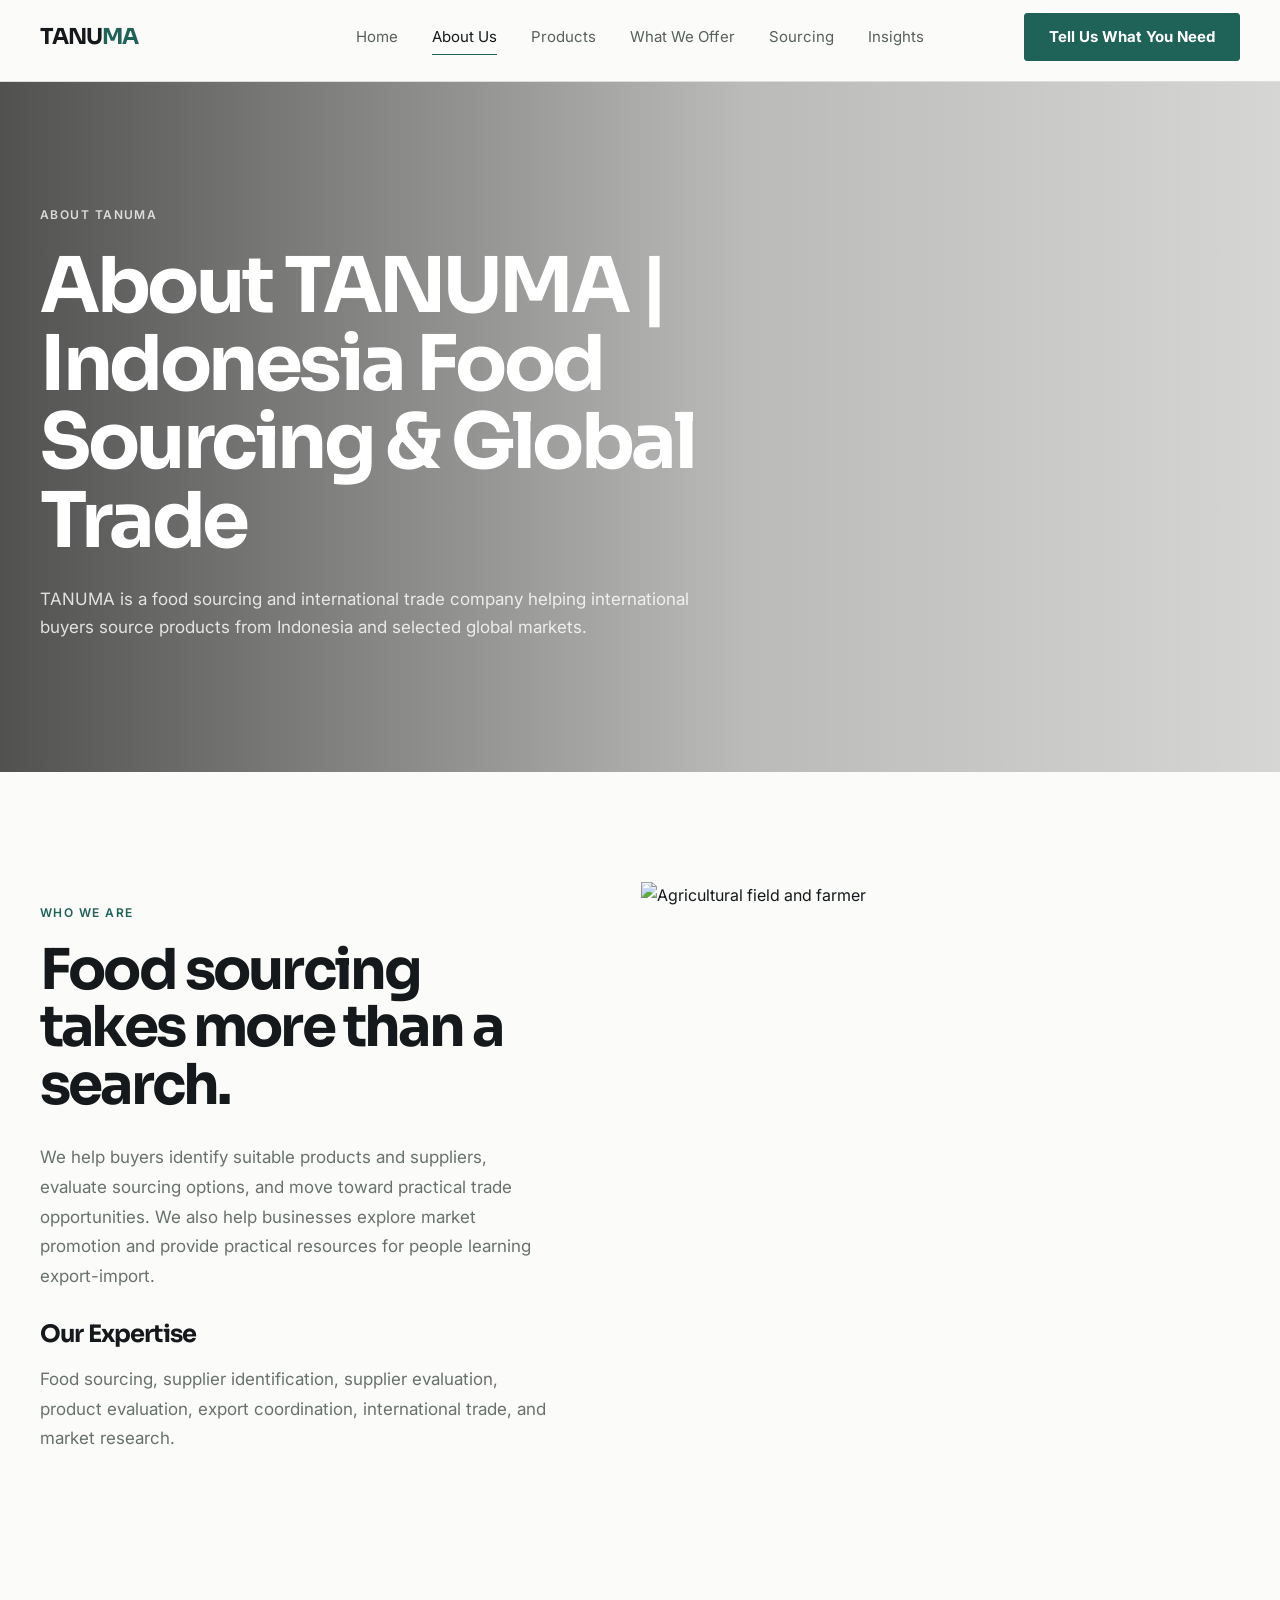
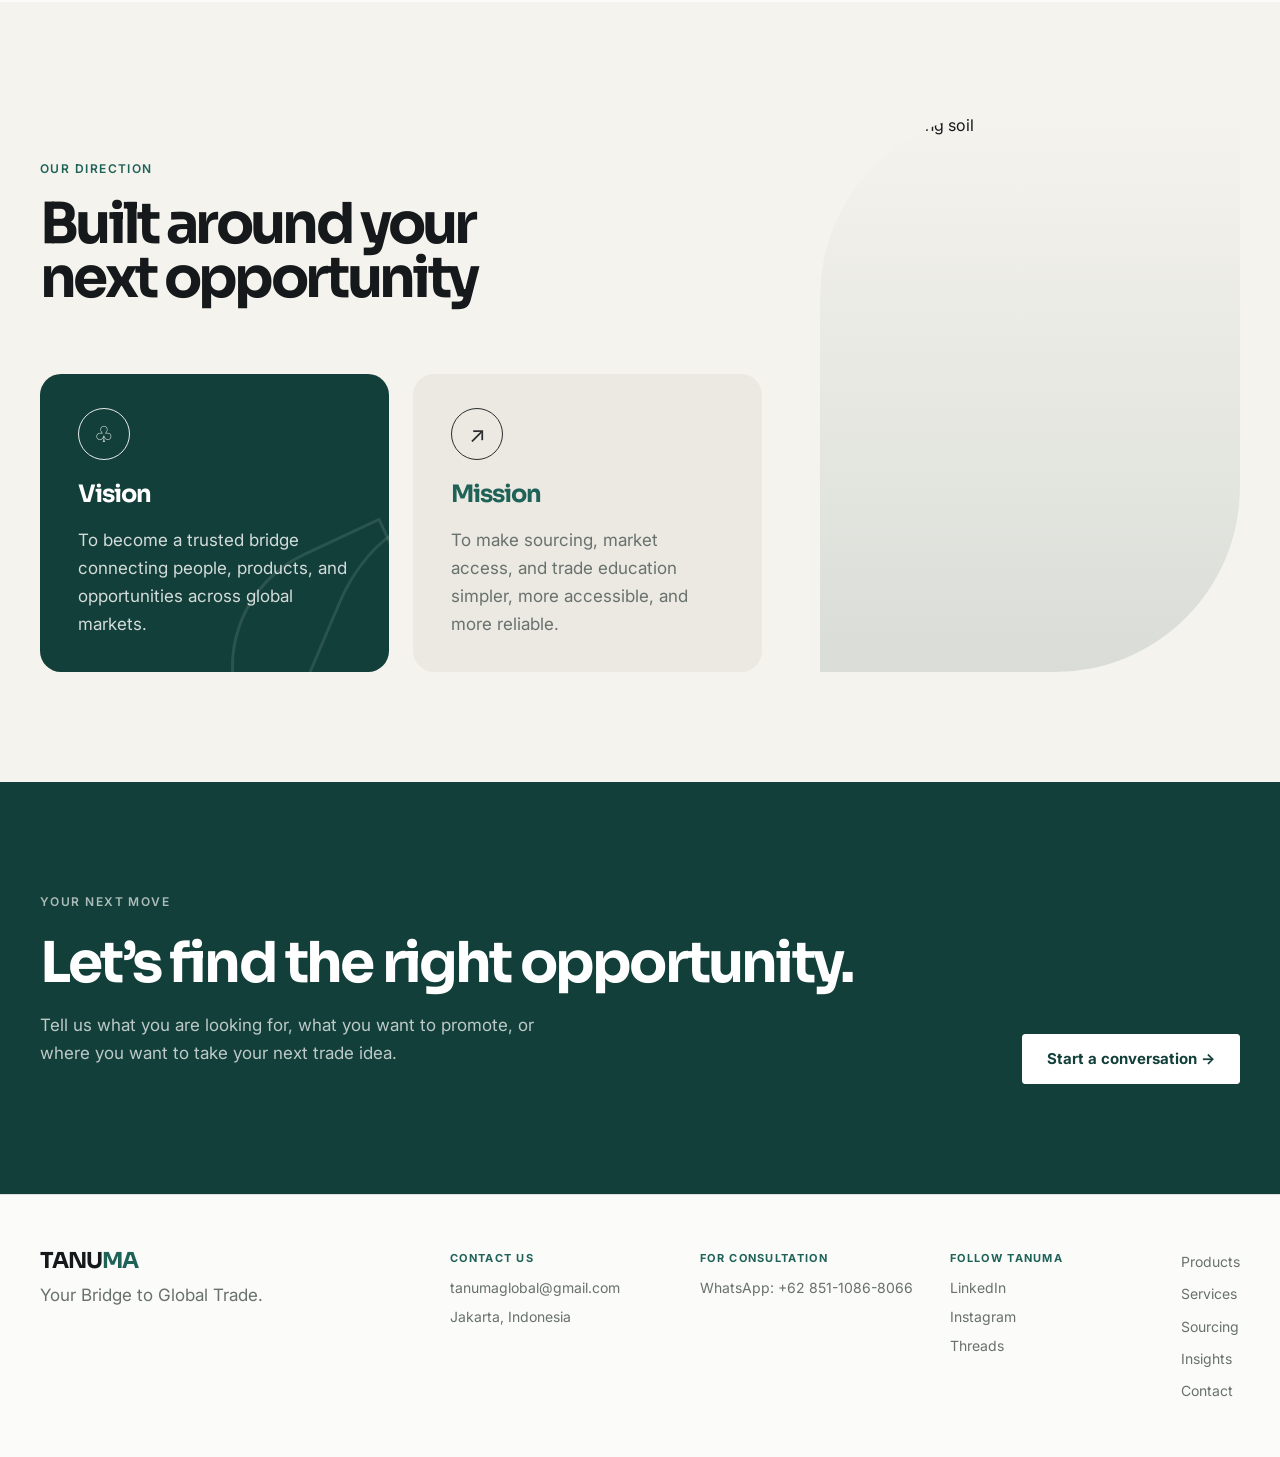
==== about.html @ 85ec8c99 "Add files via upload" ====
<!doctype html>
<html lang="en">
<head>
<meta charset="utf-8">
<meta name="viewport" content="width=device-width,initial-scale=1">
<title>About TANUMA | Indonesia Food Sourcing &amp; Global Trade</title>
<meta name="description" content="Learn about TANUMA, a food sourcing and international trade company helping international buyers source products from Indonesia and selected global markets.">
<link rel="canonical" href="https://tanumaglobal.com/about.html">
<link rel="stylesheet" href="styles.css">
<style>
/* ABOUT PAGE — clean editorial layout */
.about-hero{
  min-height:640px;
  background-position:center 58%;
}
.about-hero .hero-content{
  padding-bottom:86px;
  max-width:900px;
}
.about-hero h1{
  max-width:850px;
  font-size:clamp(52px,6vw,82px);
  line-height:1.02;
  letter-spacing:-.055em;
}

/* WHO WE ARE */
.who{
  padding:110px 0;
  background:var(--paper);
}
.who-grid{
  display:grid;
  grid-template-columns:minmax(0,.92fr) minmax(0,1.08fr);
  align-items:center;
  gap:90px;
}
.who-copy h2{
  max-width:650px;
  font-size:clamp(44px,4.7vw,70px);
  line-height:1.02;
  letter-spacing:-.05em;
  margin-bottom:30px;
}
.who-copy p{
  max-width:610px;
  font-size:17px;
  line-height:1.75;
  color:var(--muted);
}
.who-copy p + p{margin-top:16px}
.who-photo{
  height:610px;
  border-radius:0 110px 0 110px;
  overflow:hidden;
}
.who-photo img{
  width:100%;
  height:100%;
  object-fit:cover;
  object-position:center;
  display:block;
}

/* OUR DIRECTION */
.direction{
  position:relative;
  overflow:hidden;
  padding:105px 0 90px;
  background:#f5f3ed;
}
.direction .container{
  position:relative;
  z-index:2;
}
.direction-head{
  max-width:930px;
}
.direction-head h2{
  max-width:920px;
  font-size:clamp(54px,6.1vw,86px);
  line-height:.98;
  letter-spacing:-.06em;
}
.direction-layout{
  display:grid;
  grid-template-columns:minmax(0,1fr) 360px;
  gap:52px;
  align-items:end;
  margin-top:62px;
}
.direction-cards{
  display:grid;
  grid-template-columns:1fr 1fr;
  gap:24px;
}
.direction-card{
  min-height:275px;
  padding:34px 38px;
  border-radius:20px;
  background:#ebe9e1;
  position:relative;
  overflow:hidden;
}
.direction-card.vision{
  background:var(--green-dark);
  color:#fff;
}
.direction-card h3{
  margin:0 0 22px;
  font-size:30px;
  letter-spacing:-.035em;
}
.direction-card p{
  margin:0;
  max-width:450px;
  font-size:17px;
  line-height:1.65;
  color:#69716d;
}
.direction-card.vision p{color:rgba(255,255,255,.8)}
.direction-icon{
  width:50px;
  height:50px;
  border:1px solid currentColor;
  border-radius:50%;
  display:flex;
  align-items:center;
  justify-content:center;
  margin-bottom:20px;
  font-size:22px;
}
.leaf{
  position:absolute;
  width:210px;
  height:210px;
  right:-35px;
  bottom:-70px;
  border:3px solid rgba(255,255,255,.11);
  border-radius:60% 0 60% 0;
  transform:rotate(-25deg);
}
.leaf:after{
  content:"";
  position:absolute;
  width:115px;
  height:190px;
  right:-50px;
  bottom:15px;
  border:3px solid rgba(255,255,255,.10);
  border-radius:60% 0 60% 0;
  transform:rotate(48deg);
}
.direction-image{
  height:430px;
  position:relative;
  overflow:hidden;
  border-radius:180px 0 180px 0;
}
.direction-image img{
  width:100%;
  height:100%;
  object-fit:cover;
  object-position:center;
  display:block;
}
.direction-image:after{
  content:"";
  position:absolute;
  inset:0;
  background:linear-gradient(180deg,rgba(18,63,57,0),rgba(18,63,57,.12));
}
.direction-tag{
  position:absolute;
  right:34px;
  bottom:28px;
  z-index:3;
  color:#d9ddd7;
  font-size:10px;
  line-height:1.7;
  letter-spacing:.18em;
  text-transform:uppercase;
  font-weight:600;
}

/* CLOSING CTA */
.about-cta{
  padding:95px 0;
  background:var(--green-dark);
  color:#fff;
}
.about-cta .cta-inner{
  display:flex;
  justify-content:space-between;
  align-items:end;
  gap:50px;
}
.about-cta h2{
  color:#fff;
  max-width:820px;
  font-size:clamp(46px,5.3vw,72px);
  line-height:1.02;
  letter-spacing:-.05em;
}
.about-cta p{
  color:rgba(255,255,255,.72);
  max-width:520px;
  margin-top:20px;
  font-size:17px;
  line-height:1.65;
}
.about-cta .btn{
  flex:0 0 auto;
  background:#fff;
  color:var(--green-dark);
  border-color:#fff;
}

@media(max-width:950px){
  .who-grid{grid-template-columns:1fr;gap:50px}
  .who-photo{height:520px}
  .direction-layout{grid-template-columns:1fr}
  .direction-image{height:440px;max-width:520px}
  .about-cta .cta-inner{display:block}
  .about-cta .btn{margin-top:28px}
}
@media(max-width:650px){
  .about-hero{min-height:590px}
  .about-hero .hero-content{padding-bottom:65px}
  .who{padding:75px 0}
  .who-copy h2{font-size:46px}
  .who-photo{height:390px;border-radius:0 70px 0 70px}
  .direction{padding:75px 0}
  .direction-head h2{font-size:48px}
  .direction-layout{margin-top:42px}
  .direction-cards{grid-template-columns:1fr}
  .direction-card{min-height:0;padding:30px}
  .direction-image{height:360px;border-radius:130px 0 130px 0}
  .about-cta{padding:70px 0}
}
</style>

<style>
/* Final Our Direction layout */
.direction{
  position:relative;
  overflow:hidden;
  padding:105px 0 100px;
  background:#f5f3ed;
}
.direction-reference-layout{
  display:grid;
  grid-template-columns:minmax(0,1fr) 420px;
  gap:58px;
  align-items:end;
}
.direction-main{
  min-width:0;
}
.direction-head{
  max-width:900px;
}
.direction-head .kicker{
  margin-bottom:22px;
}
.direction-head h2{
  margin:0;
  max-width:900px;
  font-size:clamp(54px,6vw,84px);
  line-height:.97;
  letter-spacing:-.065em;
}
.direction-cards{
  display:grid;
  grid-template-columns:1fr 1fr;
  gap:24px;
  margin-top:68px;
}
.direction-card{
  min-height:270px;
  padding:34px 38px;
  border-radius:21px;
  background:#ebe9e1;
  position:relative;
  overflow:hidden;
}
.direction-card.vision{
  background:var(--green-dark);
  color:#fff;
}
.direction-card .direction-icon{
  width:52px;
  height:52px;
  border:1px solid currentColor;
  border-radius:50%;
  display:flex;
  align-items:center;
  justify-content:center;
  margin-bottom:22px;
  font-size:22px;
  opacity:.9;
}
.direction-card h3{
  margin:0 0 20px;
  font-size:30px;
  line-height:1;
  letter-spacing:-.04em;
}
.direction-card.mission h3{
  color:var(--green);
}
.direction-card p{
  margin:0;
  max-width:450px;
  font-size:17px;
  line-height:1.65;
  color:#68716d;
}
.direction-card.vision p{
  color:rgba(255,255,255,.82);
}
.direction-card .leaf{
  position:absolute;
  width:210px;
  height:210px;
  right:-45px;
  bottom:-90px;
  border:3px solid rgba(255,255,255,.11);
  border-radius:60% 0 60% 0;
  transform:rotate(-25deg);
}
.direction-card .leaf:after{
  content:"";
  position:absolute;
  width:115px;
  height:190px;
  right:-45px;
  bottom:18px;
  border:3px solid rgba(255,255,255,.10);
  border-radius:60% 0 60% 0;
  transform:rotate(48deg);
}
.direction-image{
  height:560px;
  width:100%;
  overflow:hidden;
  border-radius:185px 0 185px 0;
  align-self:end;
}
.direction-image img{
  display:block;
  width:100%;
  height:100%;
  object-fit:cover;
  object-position:center 52%;
}

@media(max-width:1050px){
  .direction-reference-layout{
    grid-template-columns:minmax(0,1fr) 330px;
    gap:38px;
  }
  .direction-image{height:500px}
  .direction-cards{gap:18px}
}
@media(max-width:850px){
  .direction-reference-layout{
    grid-template-columns:1fr;
    gap:45px;
  }
  .direction-image{
    height:500px;
    max-width:520px;
  }
}
@media(max-width:650px){
  .direction{padding:75px 0}
  .direction-head h2{font-size:48px}
  .direction-cards{
    grid-template-columns:1fr;
    margin-top:42px;
  }
  .direction-card{
    min-height:0;
    padding:30px;
  }
  .direction-image{
    height:420px;
    border-radius:130px 0 130px 0;
  }
}
</style>

<link rel="stylesheet" href="site-standard.css">
</head>
<body>

<header class="nav">
  <div class="nav-inner">
    <a class="logo" href="index.html">TANU<span>MA</span></a>
    <nav class="nav-links">
      <a href="index.html">Home</a>
      <a class="active" href="about.html">About Us</a>
      <a href="products.html">Products</a>
      <a href="what-we-offer.html">What We Offer</a>
      <a href="sourcing.html">Sourcing</a>
      <a href="insights.html">Insights</a>
    </nav>
    <a class="btn btn-primary" href="contact.html">Tell Us What You Need</a>
  </div>
</header>

<section class="hero about-hero" style="background-image:url('images/about-us-banner.jpg')">
  <div class="container hero-content">
    <div class="eyebrow">ABOUT TANUMA</div>
    <h1>About TANUMA | Indonesia Food Sourcing &amp; Global Trade</h1>
    <p>TANUMA is a food sourcing and international trade company helping international buyers source products from Indonesia and selected global markets.</p>
  </div>
</section>

<section class="who">
  <div class="container who-grid">
    <div class="who-copy">
      <div class="kicker">WHO WE ARE</div>
      <h2>Food sourcing takes more than a search.</h2>
      <p>We help buyers identify suitable products and suppliers, evaluate sourcing options, and move toward practical trade opportunities. We also help businesses explore market promotion and provide practical resources for people learning export-import.</p>
      <h3 style="margin-top:30px">Our Expertise</h3><p>Food sourcing, supplier identification, supplier evaluation, product evaluation, export coordination, international trade, and market research.</p>
    </div>
    <div class="who-photo">
      <img src="images/who-we-are.jpg" alt="Agricultural field and farmer">
    </div>
  </div>
</section>

<section class="direction">
  <div class="container">
    <div class="direction-reference-layout">
      <div class="direction-main">
        <div class="direction-head">
          <div class="kicker">OUR DIRECTION</div>
          <h2>Built around your<br>next opportunity</h2>
        </div>

        <div class="direction-cards">
          <article class="direction-card vision">
            <div class="direction-icon">♧</div>
            <h3>Vision</h3>
            <p>To become a trusted bridge connecting people, products, and opportunities across global markets.</p>
            <div class="leaf"></div>
          </article>

          <article class="direction-card mission">
            <div class="direction-icon">↗</div>
            <h3>Mission</h3>
            <p>To make sourcing, market access, and trade education simpler, more accessible, and more reliable.</p>
          </article>
        </div>
      </div>

      <div class="direction-image">
        <img src="images/our-direction.jpg" alt="Hands holding soil">
      </div>
    </div>
  </div>
</section>

<section class="about-cta">
  <div class="container cta-inner">
    <div>
      <div class="eyebrow" style="color:rgba(255,255,255,.65)">YOUR NEXT MOVE</div>
      <h2>Let’s find the right opportunity.</h2>
      <p>Tell us what you are looking for, what you want to promote, or where you want to take your next trade idea.</p>
    </div>
    <a class="btn" href="contact.html">Start a conversation →</a>
  </div>
</section>

<footer class="site-footer tanuma-footer">
  <div class="container tanuma-footer-grid">
    <div class="tanuma-footer-brand">
      <div class="logo">TANU<span>MA</span></div>
      <p>Your Bridge to Global Trade.</p>
    </div>
    <div class="tanuma-footer-contact">
      <div class="tanuma-footer-block">
        <strong>Contact Us</strong>
        <a href="mailto:tanumaglobal@gmail.com">tanumaglobal@gmail.com</a>
        <span>Jakarta, Indonesia</span>
      </div>
      <div class="tanuma-footer-block">
        <strong>For Consultation</strong>
        <a href="https://wa.me/6285110868066" target="_blank" rel="noopener">WhatsApp: +62 851-1086-8066</a>
      </div>
      <div class="tanuma-footer-block tanuma-footer-social">
        <strong>Follow TANUMA</strong>
        <div>
          <a href="https://www.linkedin.com/company/tanumaglobal/" target="_blank" rel="noopener">LinkedIn</a>
          <a href="https://www.instagram.com/tanumaglobal/" target="_blank" rel="noopener">Instagram</a>
          <a href="https://www.threads.net/@tanumaglobal" target="_blank" rel="noopener">Threads</a>
        </div>
      </div>
    </div>
    <div class="tanuma-footer-links">
      <a href="products.html">Products</a>
      <a href="what-we-offer.html">Services</a>
      <a href="sourcing.html">Sourcing</a>
      <a href="insights.html">Insights</a>
      <a href="contact.html">Contact</a>
    </div>
  </div>
</footer>

</body>
</html>
---- styles.css ----
@import url('https://fonts.googleapis.com/css2?family=Inter:wght@400;500;600&family=Sora:wght@500;600;700&display=swap');

:root{
  --ink:#15191b;
  --muted:#68716d;
  --paper:#fbfbf9;
  --stone:#efeee9;
  --green:#1e6258;
  --green-dark:#123f39;
  --line:rgba(21,25,27,.13);
  --white:#fff;
  --max:1200px;
}
*{box-sizing:border-box}
html{scroll-behavior:smooth}
body{margin:0;background:var(--paper);color:var(--ink);font-family:Inter,Arial,sans-serif;line-height:1.65}
h1,h2,h3,h4{font-family:Sora,Arial,sans-serif;line-height:1.08;letter-spacing:-.035em;margin:0}
h1{font-size:clamp(48px,6vw,88px)}
h2{font-size:clamp(38px,4.4vw,64px)}
h3{font-size:24px}
p{color:var(--muted);font-size:17px}
a{color:inherit;text-decoration:none}
.container{width:min(calc(100% - 80px),var(--max));margin:auto}
.nav{height:82px;background:rgba(251,251,249,.96);border-bottom:1px solid var(--line);display:flex;align-items:center;position:sticky;top:0;z-index:20;backdrop-filter:blur(10px)}
.nav-inner{width:min(calc(100% - 80px),var(--max));margin:auto;display:flex;align-items:center;justify-content:space-between;gap:30px}
.logo{font:700 22px Sora;letter-spacing:-.05em}.logo span{color:var(--green)}
.nav-links{display:flex;gap:34px;align-items:center}
.nav-links a{font-size:15px;color:#56605c;padding:29px 0;position:relative}
.nav-links a:hover,.nav-links a.active{color:var(--ink)}
.nav-links a.active:after{content:"";position:absolute;left:0;right:0;bottom:20px;height:1px;background:var(--green)}
.btn{display:inline-flex;align-items:center;justify-content:center;padding:15px 24px;border-radius:3px;font-weight:600;font-size:15px;transition:.2s}
.btn-primary{background:var(--green);color:#fff}.btn-primary:hover{background:var(--green-dark);transform:translateY(-1px)}
.btn-light{background:#fff;color:var(--ink)}.btn-outline{border:1px solid rgba(255,255,255,.55);color:#fff}
.hero{min-height:690px;position:relative;display:flex;align-items:flex-end;overflow:hidden;background-size:cover;background-position:center}
.hero:before{content:"";position:absolute;inset:0;background:linear-gradient(90deg,rgba(0,0,0,.68),rgba(0,0,0,.26) 58%,rgba(0,0,0,.15))}
.hero-content{position:relative;z-index:1;padding:110px 0 90px;color:#fff;max-width:820px}
.eyebrow{text-transform:uppercase;letter-spacing:.12em;font-size:12px;font-weight:600;margin-bottom:22px;color:rgba(255,255,255,.78)}
.hero h1{color:#fff;max-width:820px}
.hero p{color:rgba(255,255,255,.82);max-width:670px;font-size:19px;margin:25px 0 32px}
.hero-actions{display:flex;gap:12px;flex-wrap:wrap}
.section{padding:110px 0}.section-stone{background:var(--stone)}
.kicker{text-transform:uppercase;letter-spacing:.12em;font-size:12px;font-weight:600;color:var(--green);margin-bottom:18px}
.lead{max-width:650px}
.intro{display:flex;justify-content:space-between;gap:70px;align-items:flex-end;margin-bottom:48px}
.intro p{max-width:480px;margin:0}
.grid-3{display:grid;grid-template-columns:repeat(3,1fr);gap:22px}
.grid-2{display:grid;grid-template-columns:repeat(2,1fr);gap:24px}
.card{background:#fff;border:1px solid var(--line);overflow:hidden}
.card-img{height:300px;background-size:cover;background-position:center}
.card-body{padding:28px}
.card-body p{font-size:15px;margin:10px 0 20px}
.text-link{font-weight:600;color:var(--green);border-bottom:1px solid var(--green);padding-bottom:4px}
.split{display:grid;grid-template-columns:1fr 1fr;min-height:650px}
.split-img{background-size:cover;background-position:center;min-height:520px}
.split-copy{display:flex;align-items:center;padding:80px}
.split-copy ul{padding:0;margin:32px 0 0;list-style:none}
.split-copy li{padding:0 0 24px 26px;position:relative}
.split-copy li:before{content:"";width:7px;height:7px;border-radius:50%;background:var(--green);position:absolute;left:0;top:9px}
.split-copy strong{font-family:Sora;font-size:17px}
.split-copy li span{display:block;color:var(--muted);margin-top:5px}
.dark{background:var(--green-dark);color:#fff}.dark p{color:rgba(255,255,255,.7)}
.steps{display:grid;grid-template-columns:repeat(4,1fr);gap:35px;margin-top:50px}
.step{border-top:1px solid rgba(255,255,255,.28);padding-top:22px}.step-no{font-size:12px;letter-spacing:.1em;opacity:.65}.step h3{margin:18px 0 10px}
.cta{min-height:480px;background-size:cover;background-position:center;position:relative;display:flex;align-items:center}.cta:before{content:"";position:absolute;inset:0;background:rgba(0,0,0,.55)}.cta-content{position:relative;color:#fff;max-width:650px}.cta h2{color:#fff}.cta p{color:rgba(255,255,255,.8);margin:20px 0 28px}
.product-hero{min-height:560px}
.product-grid .card-img{height:340px}
.tag{display:inline-block;background:var(--stone);padding:6px 10px;font-size:11px;letter-spacing:.08em;text-transform:uppercase;color:#58625e}
.form-wrap{background:var(--stone);padding:50px}
.form-grid{display:grid;grid-template-columns:1fr 1fr;gap:22px}
.field{display:flex;flex-direction:column;gap:8px}.field.full{grid-column:1/-1}
label{font-size:14px;color:#5c6662;font-weight:500}
input,textarea,select{border:1px solid rgba(21,25,27,.14);background:#fff;padding:16px;font:inherit;outline:none}
textarea{min-height:150px;resize:vertical}
footer{padding:55px 0;border-top:1px solid var(--line)}.footer-inner{display:flex;justify-content:space-between;gap:30px}.footer-links{display:flex;gap:24px;font-size:14px;color:var(--muted)}
@media(max-width:900px){
 .container,.nav-inner{width:min(calc(100% - 36px),var(--max))}
 .nav{height:auto;padding:18px 0}.nav-inner{flex-wrap:wrap}.nav-links{order:3;width:100%;overflow:auto;gap:22px}.nav-links a{padding:5px 0;white-space:nowrap}.nav-links a.active:after{bottom:-4px}
 .nav .btn{display:none}.hero{min-height:650px}.hero-content{padding:80px 0 65px}
 .grid-3,.steps{grid-template-columns:1fr 1fr}.split{grid-template-columns:1fr}.split-img{min-height:420px}.split-copy{padding:60px 30px}.intro{display:block}.intro p{margin-top:20px}
}
@media(max-width:620px){
 h1{font-size:48px}.section{padding:75px 0}.grid-3,.grid-2,.steps,.form-grid{grid-template-columns:1fr}.field.full{grid-column:auto}.form-wrap{padding:25px}.card-img,.product-grid .card-img{height:250px}.footer-inner{display:block}.footer-links{margin-top:25px;flex-wrap:wrap}
}

/* TANUMA GLOBAL HERO TEXT CLEANUP
   Prevents CSS shadow/ghosting on every page's banner typography. */
.hero h1,.hero h2,.hero h3,.hero p,.hero .eyebrow,
.about-hero h1,.about-hero p,.products-hero h1,.products-hero p,
.offer-hero h1,.offer-hero p,
.sourcing-hero h1,.sourcing-hero p,.sourcing-hero .eyebrow,
.ins-hero h1,.ins-hero p,.ins-hero .eyebrow,
.contact-hero h1,.contact-hero p,.contact-hero .eyebrow,
.cta h2,.cta p{ text-shadow:none !important; }

/* Product detail pages */
.two-col{display:grid;grid-template-columns:1fr 1fr;gap:56px;align-items:center}.image-panel{overflow:hidden;background:#eee}.image-panel img{display:block;width:100%;height:460px;object-fit:cover}.btn{display:inline-block;margin-top:20px;padding:14px 22px;border:1px solid #176d64;color:#176d64;text-decoration:none;font-weight:700}.footer-grid{display:flex;justify-content:space-between;gap:40px}.footer-grid a{display:block;margin:6px 0}.site-footer{padding:50px 0;border-top:1px solid #ddd}@media(max-width:800px){.two-col{grid-template-columns:1fr;gap:30px}.image-panel img{height:320px}.footer-grid{flex-direction:column}}

/* FINAL GLOBAL NAV ALIGNMENT + BUTTON CONTRAST */
.nav-inner{transform:translateY(-4px)}
.nav .btn{margin-top:0;min-height:48px;height:48px;padding:0 24px;display:inline-flex;align-items:center;justify-content:center;line-height:1.2}
.nav .btn-primary,.btn.btn-primary{background:var(--green)!important;color:#fff!important;border-color:var(--green)!important}
.nav .btn-primary:hover,.btn.btn-primary:hover{background:var(--green-dark)!important;color:#fff!important}
.btn{display:inline-flex;align-items:center;justify-content:center;line-height:1.2}
.btn-primary{color:#fff!important}
@media(max-width:900px){.nav-inner{transform:none}}
---- site-standard.css ----
/* TANUMA SITE-WIDE SIZE & NAV STANDARD
   Homepage is the visual baseline: exact shared nav, 690px hero,
   1200px content width, 110px section rhythm, Sora/Inter scale. */

/* ---------- GLOBAL NAV — IDENTICAL ON EVERY PAGE ---------- */
.nav{height:82px !important;min-height:82px !important;padding:0 !important;background:rgba(251,251,249,.98) !important;border-bottom:1px solid var(--line) !important}
.nav-inner{width:min(calc(100% - 80px),1624px) !important;max-width:1624px !important;height:82px !important;margin:0 auto !important;display:grid !important;grid-template-columns:1fr auto 1fr !important;align-items:center !important;gap:40px !important}
.logo{font-size:22px !important;justify-self:start !important;white-space:nowrap !important;line-height:1 !important}
.nav-links{display:flex !important;align-items:center !important;justify-content:center !important;gap:34px !important;white-space:nowrap !important}
.nav-links a{font-size:15px !important;padding:0 !important;line-height:1.2 !important;position:relative !important}
.nav-links a.active:after{bottom:-16px !important;height:1px !important}
.nav-inner>.btn{justify-self:end !important;width:auto !important;min-width:0 !important;height:48px !important;padding:0 24px !important;font-size:15px !important;line-height:1.2 !important;white-space:nowrap !important;border-radius:3px !important}

/* ---------- BASE CONTAINERS / TYPE ---------- */
.container{width:min(calc(100% - 80px),1200px) !important;max-width:1200px !important}
h1{font-size:clamp(48px,6vw,88px) !important}
h2{font-size:clamp(38px,4.4vw,64px) !important}
h3{font-size:24px !important}
p{font-size:17px !important}
.kicker{font-size:12px !important;margin-bottom:18px !important}
.btn{font-size:15px !important;padding:15px 24px !important}
.btn-primary,.btn-primary:hover,
.beyond-copy .btn[style],.form-box .btn[style],
.btn.btn-primary{background:var(--green) !important;color:#fff !important;border-color:var(--green) !important}
.btn-primary:hover,.btn.btn-primary:hover{background:var(--green-dark) !important;color:#fff !important}

/* ---------- HEROES: HOMEPAGE BASELINE ---------- */
body:not(:first-child){}
.about-hero,.products-hero,.offer-hero,.product-hero,.sourcing-hero,.ins-hero,.contact-hero,.library-hero,.article-hero{
  min-height:690px !important;height:690px !important
}
.about-hero h1,.products-hero h1,.offer-hero h1,.product-hero h1,.sourcing-hero h1,.ins-hero h1,.contact-hero h1,.library-hero h1,.article-hero h1{
  font-size:clamp(48px,6vw,88px) !important;line-height:1.02 !important;letter-spacing:-.045em !important
}
.about-hero .container,.products-hero .container,.offer-hero .container,.product-hero .container,.sourcing-hero .container,.ins-hero .container,.contact-hero .container,.library-hero .container,.article-hero .container{
  width:min(calc(100% - 80px),1200px) !important;max-width:1200px !important
}

/* ---------- SECTION RHYTHM ---------- */
.section,.who,.direction,.about-cta,.product-category,.ingredients,.products-cta,
.offer-two,.offer-learn,.sourcing-process,.contact-main,.promise,.ins-section,
.digital-strip,.article-main,body.library-page>main>section:not(.library-hero),body.library-page>section:not(.library-hero){
  padding-top:110px !important;padding-bottom:110px !important
}

/* ---------- HOMEPAGE-SCALE SPLITS / FEATURE AREAS ---------- */
.split,.direction,.sourcing-beyond,.offer-two{min-height:650px !important}
.split-img,.beyond-image{min-height:650px !important}
.split-copy,.beyond-copy{padding:80px !important}

/* ---------- SOURCING ---------- */
.sourcing-hero{align-items:flex-end !important}
.sourcing-hero .container{padding-bottom:90px !important}
.sourcing-hero .eyebrow{font-size:12px !important;margin-bottom:22px !important}
.sourcing-hero p{font-size:19px !important;line-height:1.65 !important;max-width:670px !important;margin:25px 0 32px !important}
.sourcing-hero .btn{font-size:15px !important;padding:15px 24px !important}
.process-intro{max-width:820px !important;margin-bottom:50px !important}
.process-intro .kicker{font-size:12px !important;margin-bottom:18px !important}
.process-intro h2{font-size:clamp(38px,4.4vw,64px) !important}
.process-grid{gap:35px !important}
.process-step{min-height:190px !important}
.process-step h3{font-size:24px !important;margin:18px 0 10px !important}
.process-step p{font-size:17px !important;line-height:1.65 !important;max-width:260px !important}
.beyond-copy h2{font-size:clamp(38px,4.4vw,64px) !important}
.beyond-copy p{font-size:17px !important;line-height:1.65 !important}
.beyond-copy .btn{font-size:15px !important;padding:15px 24px !important;background:var(--green) !important;color:#fff !important;border-color:var(--green) !important}

/* ---------- INSIGHTS ---------- */
.ins-wrap{width:min(calc(100% - 80px),1200px) !important;max-width:1200px !important}
.ins-hero{height:690px !important;min-height:690px !important}
.ins-hero .ins-wrap{padding-top:0 !important}
.ins-hero .eyebrow{font-size:12px !important;margin-bottom:22px !important}
.ins-hero h1{font-size:clamp(48px,6vw,88px) !important;max-width:820px !important;margin:0 0 25px !important}
.ins-hero p{font-size:19px !important;line-height:1.65 !important;max-width:670px !important}
.ins-head{margin-bottom:48px !important;gap:40px !important}
.ins-kicker{font-size:12px !important;margin-bottom:18px !important}
.ins-head h2{font-size:clamp(38px,4.4vw,64px) !important;line-height:1.08 !important}
.ins-view,.ins-read{font-size:15px !important}
.ins-grid3{gap:22px !important}
.ins-card .ins-pic,.market .ins-pic,.news-featured .ins-card .ins-pic{height:300px !important}
.ins-body{padding:28px !important}
.ins-tag{font-size:11px !important;padding:6px 10px !important}
.ins-body h3,.news-featured .ins-body h3{font-size:24px !important;line-height:1.08 !important;margin:18px 0 10px !important}
.ins-body p{font-size:15px !important;line-height:1.55 !important;margin:10px 0 20px !important}
.news-featured .ins-grid3{gap:22px !important}
.news-grid{gap:35px !important}
.news-item h4{font-size:24px !important;line-height:1.08 !important}
.news-item p{font-size:15px !important}
.news-thumb{height:180px !important}
.digital-strip{padding-top:80px !important;padding-bottom:80px !important}
.digital-copy h2{font-size:clamp(38px,4.4vw,64px) !important}
.digital-copy p{font-size:15px !important}
.digital-card{width:560px !important}
.digital-card .ins-pic{height:180px !important}
.digital-card h3{font-size:24px !important}
.digital-card p{font-size:15px !important}
.digital-card .btn{font-size:15px !important;padding:15px 24px !important}

/* ---------- CONTACT ---------- */
.contact-inner,.contact-grid{width:min(calc(100% - 80px),1200px) !important;max-width:1200px !important}
.contact-hero{height:690px !important;min-height:690px !important}
.contact-inner{padding-top:0 !important}
.contact-inner .eyebrow{font-size:12px !important;margin-bottom:22px !important}
.contact-inner h1{font-size:clamp(48px,6vw,88px) !important;line-height:1.02 !important;max-width:820px !important;margin:0 0 25px !important}
.contact-inner p{font-size:19px !important;line-height:1.65 !important;max-width:670px !important}
.contact-grid{grid-template-columns:2fr 1fr !important;gap:40px !important}
.form-box{padding:50px !important}
.form-box h2{font-size:clamp(38px,4.4vw,64px) !important}
.form-box>p,.field input,.field textarea{font-size:15px !important}
.field label{font-size:14px !important}
.field input,.field textarea{padding:16px !important}
.form-box .btn{font-size:15px !important;padding:15px 24px !important;background:var(--green) !important;color:#fff !important}
.reach strong{font-size:17px !important}.reach span{font-size:15px !important}
.meet img{height:300px !important}.meet h3{font-size:24px !important}.meet p{font-size:15px !important}
.promise-grid{width:min(calc(100% - 80px),1200px) !important;max-width:1200px !important;min-height:180px !important}
.promise-intro{min-height:180px !important;background-size:360px auto !important;padding-left:375px !important}
.promise-intro strong{font-size:24px !important}
.promise-item{min-height:120px !important;padding:20px 30px !important}.promise-item strong{font-size:15px !important}.promise-item span{font-size:14px !important}

/* ---------- FOOTER ---------- */
footer{padding:55px 0 !important}
.footer-inner{width:min(calc(100% - 80px),1200px) !important;max-width:1200px !important;margin:auto !important}
.footer-inner p,.footer-links{font-size:14px !important}

/* Green buttons anywhere in the site always use white text */
[class*="btn"][style*="background"], [class*="button"][style*="background"]{color:#fff !important}

@media(max-width:900px){
 .nav{height:auto !important;min-height:0 !important;padding:18px 0 !important}
 .nav-inner{width:min(calc(100% - 36px),1624px) !important;height:auto !important;display:flex !important;flex-wrap:wrap !important;gap:18px !important}
 .logo{font-size:22px !important}.nav-links{order:3;width:100%;justify-content:flex-start !important;gap:22px !important;overflow:auto}.nav-links a{font-size:15px !important;padding:5px 0 !important}.nav-links a.active:after{bottom:-4px !important}.nav-inner>.btn{display:none !important}
 .container,.sourcing-hero .container,.sourcing-process .container,.contact-inner,.contact-grid,.promise-grid{width:min(calc(100% - 36px),1200px) !important}
 .about-hero,.products-hero,.offer-hero,.product-hero,.sourcing-hero,.ins-hero,.contact-hero,.library-hero,.article-hero{height:650px !important;min-height:650px !important}
 .section,.who,.direction,.about-cta,.product-category,.ingredients,.products-cta,.offer-two,.offer-learn,.sourcing-process,.contact-main,.promise,.ins-section,.article-main{padding-top:80px !important;padding-bottom:80px !important}
 .split,.direction,.sourcing-beyond,.offer-two{min-height:0 !important}.split-img,.beyond-image{min-height:450px !important}.split-copy,.beyond-copy{padding:60px 30px !important}
 .ins-card .ins-pic,.market .ins-pic,.news-featured .ins-card .ins-pic{height:260px !important}.news-thumb{height:180px !important}.news-grid{grid-template-columns:1fr !important}
 .contact-grid{grid-template-columns:1fr !important}.promise-grid{grid-template-columns:1fr !important}.promise-intro{padding-left:0 !important;padding-top:90px !important;min-height:170px !important}.promise-item{border-left:0 !important;border-top:1px solid var(--line);margin-top:15px}
 .digital-row{display:block !important}.digital-card{width:100% !important;margin-top:25px}
}
@media(max-width:600px){
 .nav-links{display:none !important}
 .about-hero,.products-hero,.offer-hero,.product-hero,.sourcing-hero,.ins-hero,.contact-hero,.library-hero,.article-hero{height:600px !important;min-height:600px !important}
 h1,.about-hero h1,.products-hero h1,.offer-hero h1,.product-hero h1,.sourcing-hero h1,.ins-hero h1,.contact-inner h1,.library-hero h1,.article-hero h1{font-size:48px !important}
 .section,.who,.direction,.about-cta,.product-category,.ingredients,.products-cta,.offer-two,.offer-learn,.sourcing-process,.contact-main,.promise,.ins-section,.article-main{padding-top:70px !important;padding-bottom:70px !important}
 .form-box{padding:30px 22px !important}.form-grid{grid-template-columns:1fr !important}.field.full{grid-column:auto !important}.promise-intro{background-size:210px !important;padding-top:95px !important}.promise-intro strong{font-size:19px !important}
}

/* ---------- FINAL BUTTON LEGIBILITY ---------- */
.btn-primary,.btn-primary:visited,.btn-primary:hover,.btn-primary:focus,.btn-primary:active{color:#fff !important}
button.btn-primary{color:#fff !important}
.library-filter.active,.library-filter:hover{color:#fff !important}

/* FINAL HOMEPAGE NAV BASELINE — identical on every desktop page */
.nav{height:82px !important;min-height:82px !important;padding:0 !important;}
.nav-inner{width:min(calc(100% - 80px),1200px) !important;max-width:1200px !important;height:82px !important;display:grid !important;grid-template-columns:1fr auto 1fr !important;align-items:center !important;gap:30px !important;}
.logo{font-size:22px !important;line-height:1 !important;}
.nav-links{gap:34px !important;align-items:center !important;}
.nav-links a{font-size:15px !important;padding:29px 0 !important;line-height:1.2 !important;}
.nav-links a.active:after{bottom:20px !important;}
.nav-inner>.btn{width:auto !important;min-width:0 !important;height:48px !important;padding:0 24px !important;font-size:15px !important;line-height:1.2 !important;justify-self:end !important;display:inline-flex !important;align-items:center !important;justify-content:center !important;}
.nav-inner>.btn.btn-primary{background:var(--green) !important;color:#fff !important;border-color:var(--green) !important;}

/* FINAL NAV VERTICAL CENTERING — move shared nav content slightly down */
@media(min-width:901px){
  .nav-inner > .logo,
  .nav-inner > .nav-links,
  .nav-inner > .btn{transform:translateY(3px) !important;}
}

/* DIGITAL PRODUCTS FINAL — prevent inherited Insights card width from causing horizontal scrolling */
.digital-page{width:100%;max-width:100%;overflow-x:hidden!important}
.digital-page .digital-grid{width:100%;max-width:100%;grid-template-columns:repeat(3,minmax(0,1fr))!important}
.digital-page .digital-card{width:auto!important;max-width:100%!important;min-width:0!important;box-sizing:border-box!important}
.digital-page .digital-card h2,.digital-page .digital-card p{overflow-wrap:anywhere}

/* NAV FINAL — centered vertically, compact enough for 100% desktop view */
@media(min-width:901px){
  .nav-inner > .logo,
  .nav-inner > .nav-links,
  .nav-inner > .btn{transform:none!important}
}
@media(min-width:901px) and (max-width:1250px){
  .nav-inner{width:calc(100% - 40px)!important;gap:20px!important}
  .nav-links{gap:20px!important}
  .nav-links a{font-size:14px!important}
  .nav-inner>.btn{padding:0 18px!important;font-size:14px!important}
}
@media(max-width:1000px){
  .digital-page .digital-grid{grid-template-columns:repeat(2,minmax(0,1fr))!important}
}
@media(max-width:620px){
  .digital-page .digital-grid{grid-template-columns:1fr!important}
}

/* TANUMA unified contact footer */
.tanuma-footer{padding:55px 0 !important;border-top:1px solid var(--line)}
.tanuma-footer-grid{display:grid;grid-template-columns:1.05fr 2fr auto;gap:55px;align-items:start}
.tanuma-footer-brand .logo{font-size:22px}
.tanuma-footer-brand p{margin:9px 0 0;font-size:14px;color:var(--muted)}
.tanuma-footer-contact{display:grid;grid-template-columns:1.25fr 1.25fr 1fr;gap:30px}
.tanuma-footer-block{display:flex;flex-direction:column;gap:8px;font-size:14px;line-height:1.5}
.tanuma-footer-block strong{font-size:11px;text-transform:uppercase;letter-spacing:.12em;color:var(--green);margin-bottom:2px}
.tanuma-footer-block a,.tanuma-footer-block span{color:var(--muted);text-decoration:none}
.tanuma-footer-block a:hover{color:var(--green)}
.tanuma-footer-social div{display:flex;flex-direction:column;gap:8px}
.tanuma-footer-links{display:flex;flex-direction:column;gap:9px;font-size:14px}
.tanuma-footer-links a{color:var(--muted);text-decoration:none}
.tanuma-footer-links a:hover{color:var(--green)}
@media(max-width:900px){.tanuma-footer-grid{grid-template-columns:1fr 1fr;gap:35px}.tanuma-footer-contact{grid-column:1/-1;grid-template-columns:1fr 1fr 1fr}.tanuma-footer-links{grid-column:1/-1;flex-direction:row;flex-wrap:wrap;gap:18px}}
@media(max-width:600px){.tanuma-footer-grid{grid-template-columns:1fr}.tanuma-footer-contact{grid-column:auto;grid-template-columns:1fr}.tanuma-footer-links{grid-column:auto;flex-direction:row;flex-wrap:wrap}}
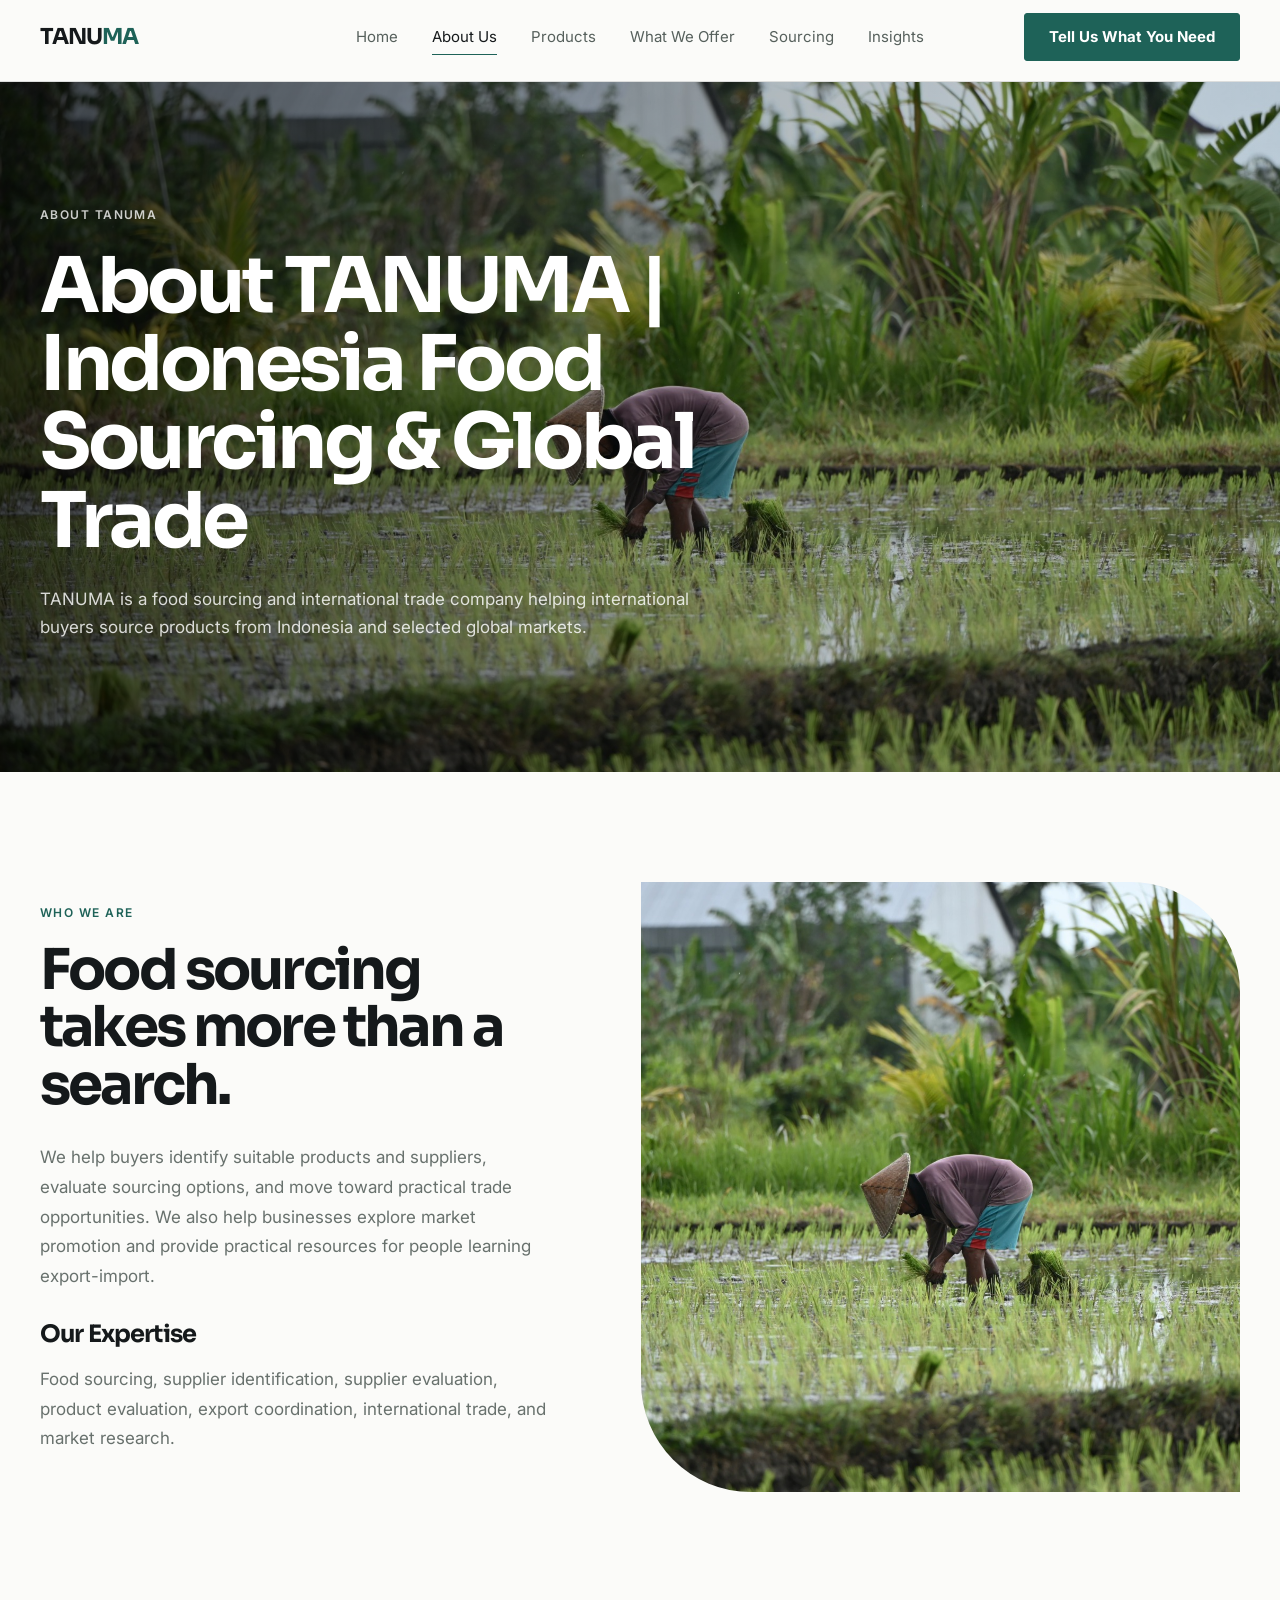
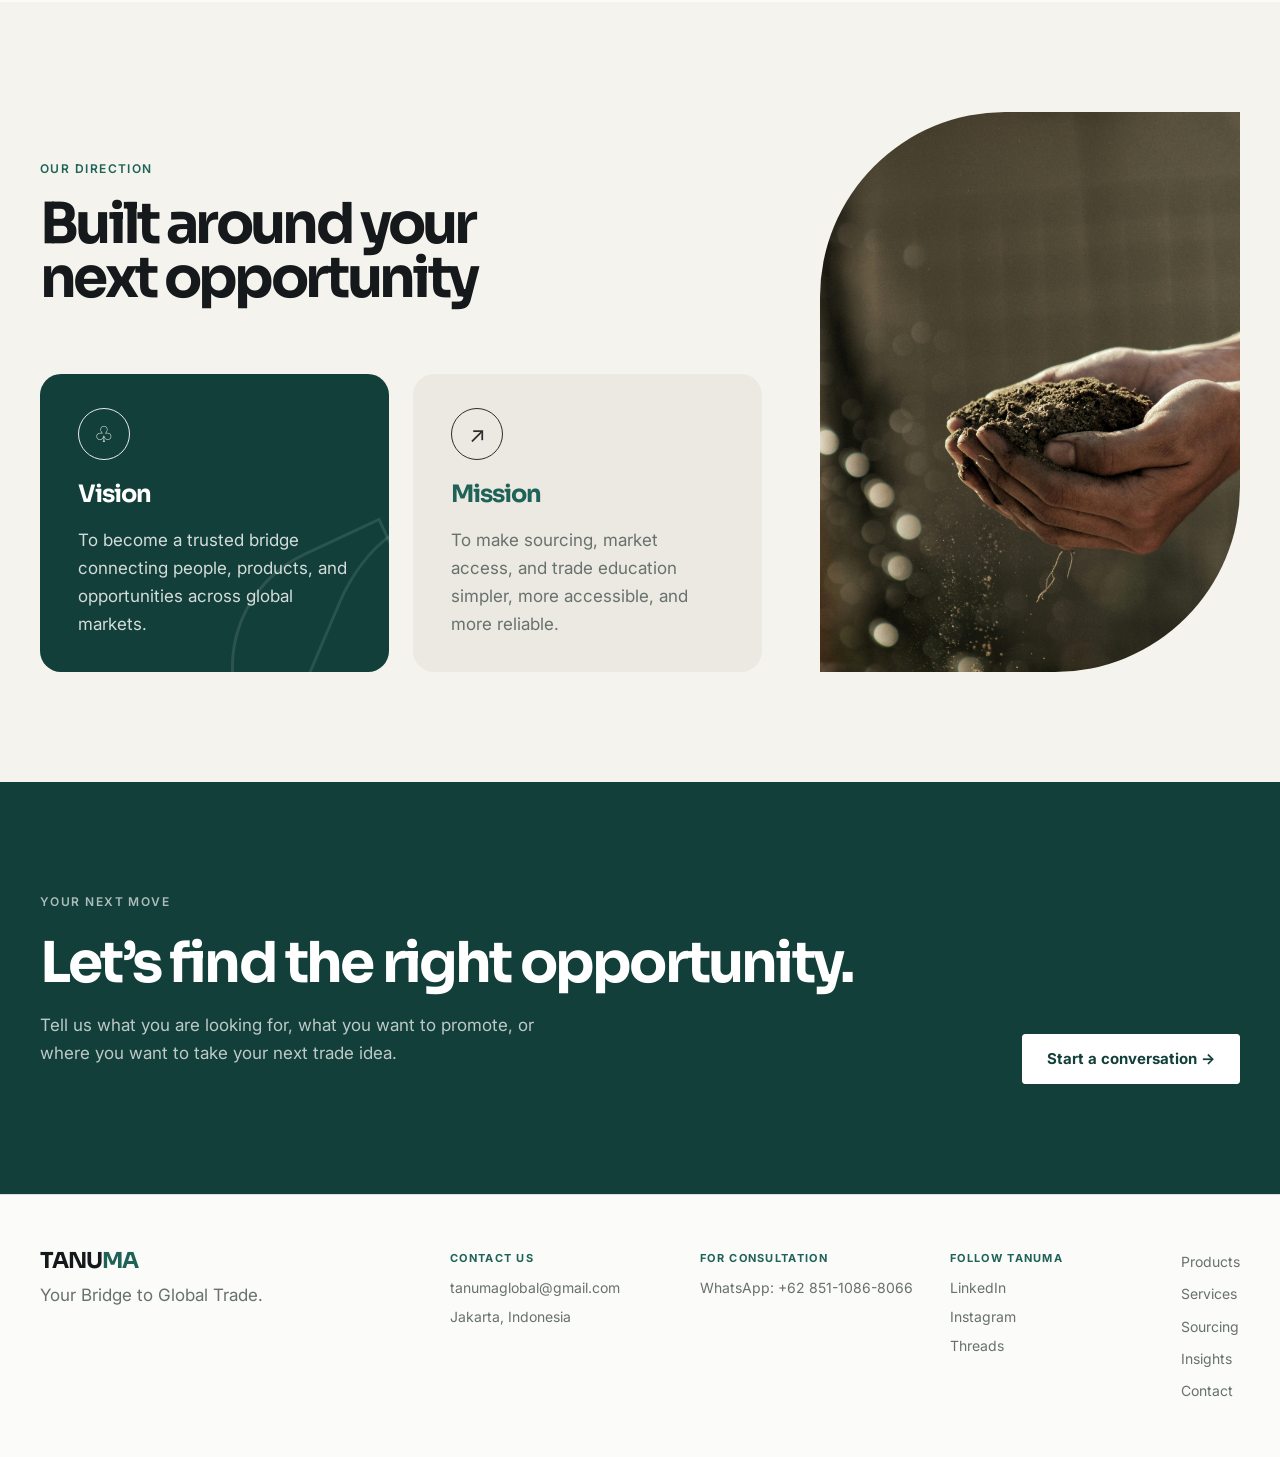
==== commit d1cbdc85: "Update about.html" ====
--- a/about.html
+++ b/about.html
@@ -3,512 +3,774 @@
 <head>
 <meta charset="utf-8">
 <meta name="viewport" content="width=device-width,initial-scale=1">
+
 <title>About TANUMA | Indonesia Food Sourcing &amp; Global Trade</title>
+
 <meta name="description" content="Learn about TANUMA, a food sourcing and international trade company helping international buyers source products from Indonesia and selected global markets.">
+
+<meta name="robots" content="index, follow">
+
 <link rel="canonical" href="https://tanumaglobal.com/about.html">
+
+<!-- Open Graph -->
+<meta property="og:type" content="website">
+<meta property="og:url" content="https://tanumaglobal.com/about.html">
+<meta property="og:title" content="About TANUMA | Indonesian Food Sourcing & Global Trade">
+<meta property="og:description" content="Learn about TANUMA, a food sourcing and international trade company connecting international buyers with Indonesian suppliers and global sourcing opportunities.">
+<meta property="og:site_name" content="TANUMA">
+
+<!-- Twitter Card -->
+<meta name="twitter:card" content="summary_large_image">
+<meta name="twitter:title" content="About TANUMA | Indonesian Food Sourcing & Global Trade">
+<meta name="twitter:description" content="Learn about TANUMA and our approach to food sourcing, market access, and international trade.">
+
+<!-- Organization Schema -->
+<script type="application/ld+json">
+{
+  "@context": "https://schema.org",
+  "@type": "Organization",
+  "name": "TANUMA",
+  "url": "https://tanumaglobal.com/",
+  "description": "TANUMA connects international buyers with Indonesian food suppliers and sourcing opportunities.",
+  "email": "tanumaglobal@gmail.com",
+  "address": {
+    "@type": "PostalAddress",
+    "addressLocality": "Jakarta",
+    "addressCountry": "ID"
+  },
+  "sameAs": [
+    "https://www.linkedin.com/company/tanumaglobal/",
+    "https://www.instagram.com/tanumaglobal/",
+    "https://www.threads.net/@tanumaglobal"
+  ]
+}
+</script>
+
 <link rel="stylesheet" href="styles.css">
+
 <style>
-/* ABOUT PAGE — clean editorial layout */
-.about-hero{
-  min-height:640px;
-  background-position:center 58%;
-}
-.about-hero .hero-content{
-  padding-bottom:86px;
-  max-width:900px;
-}
-.about-hero h1{
-  max-width:850px;
-  font-size:clamp(52px,6vw,82px);
-  line-height:1.02;
-  letter-spacing:-.055em;
+
+/* ABOUT PAGE */
+
+.about-hero {
+  min-height: 640px;
+  background-position: center 58%;
+}
+
+.about-hero .hero-content {
+  padding-bottom: 86px;
+  max-width: 900px;
+}
+
+.about-hero h1 {
+  max-width: 850px;
+  font-size: clamp(52px, 6vw, 82px);
+  line-height: 1.02;
+  letter-spacing: -0.055em;
 }
 
 /* WHO WE ARE */
-.who{
-  padding:110px 0;
-  background:var(--paper);
-}
-.who-grid{
-  display:grid;
-  grid-template-columns:minmax(0,.92fr) minmax(0,1.08fr);
-  align-items:center;
-  gap:90px;
-}
-.who-copy h2{
-  max-width:650px;
-  font-size:clamp(44px,4.7vw,70px);
-  line-height:1.02;
-  letter-spacing:-.05em;
-  margin-bottom:30px;
-}
-.who-copy p{
-  max-width:610px;
-  font-size:17px;
-  line-height:1.75;
-  color:var(--muted);
-}
-.who-copy p + p{margin-top:16px}
-.who-photo{
-  height:610px;
-  border-radius:0 110px 0 110px;
-  overflow:hidden;
-}
-.who-photo img{
-  width:100%;
-  height:100%;
-  object-fit:cover;
-  object-position:center;
-  display:block;
+
+.who {
+  padding: 110px 0;
+  background: var(--paper);
+}
+
+.who-grid {
+  display: grid;
+  grid-template-columns: minmax(0, .92fr) minmax(0, 1.08fr);
+  align-items: center;
+  gap: 90px;
+}
+
+.who-copy h2 {
+  max-width: 650px;
+  font-size: clamp(44px, 4.7vw, 70px);
+  line-height: 1.02;
+  letter-spacing: -0.05em;
+  margin-bottom: 30px;
+}
+
+.who-copy p {
+  max-width: 610px;
+  font-size: 17px;
+  line-height: 1.75;
+  color: var(--muted);
+}
+
+.who-copy p + p {
+  margin-top: 16px;
+}
+
+.who-photo {
+  height: 610px;
+  border-radius: 0 110px 0 110px;
+  overflow: hidden;
+}
+
+.who-photo img {
+  width: 100%;
+  height: 100%;
+  object-fit: cover;
+  object-position: center;
+  display: block;
 }
 
 /* OUR DIRECTION */
-.direction{
-  position:relative;
-  overflow:hidden;
-  padding:105px 0 90px;
-  background:#f5f3ed;
-}
-.direction .container{
-  position:relative;
-  z-index:2;
-}
-.direction-head{
-  max-width:930px;
-}
-.direction-head h2{
-  max-width:920px;
-  font-size:clamp(54px,6.1vw,86px);
-  line-height:.98;
-  letter-spacing:-.06em;
-}
-.direction-layout{
-  display:grid;
-  grid-template-columns:minmax(0,1fr) 360px;
-  gap:52px;
-  align-items:end;
-  margin-top:62px;
-}
-.direction-cards{
-  display:grid;
-  grid-template-columns:1fr 1fr;
-  gap:24px;
-}
-.direction-card{
-  min-height:275px;
-  padding:34px 38px;
-  border-radius:20px;
-  background:#ebe9e1;
-  position:relative;
-  overflow:hidden;
-}
-.direction-card.vision{
-  background:var(--green-dark);
-  color:#fff;
-}
-.direction-card h3{
-  margin:0 0 22px;
-  font-size:30px;
-  letter-spacing:-.035em;
-}
-.direction-card p{
-  margin:0;
-  max-width:450px;
-  font-size:17px;
-  line-height:1.65;
-  color:#69716d;
-}
-.direction-card.vision p{color:rgba(255,255,255,.8)}
-.direction-icon{
-  width:50px;
-  height:50px;
-  border:1px solid currentColor;
-  border-radius:50%;
-  display:flex;
-  align-items:center;
-  justify-content:center;
-  margin-bottom:20px;
-  font-size:22px;
-}
-.leaf{
-  position:absolute;
-  width:210px;
-  height:210px;
-  right:-35px;
-  bottom:-70px;
-  border:3px solid rgba(255,255,255,.11);
-  border-radius:60% 0 60% 0;
-  transform:rotate(-25deg);
-}
-.leaf:after{
-  content:"";
-  position:absolute;
-  width:115px;
-  height:190px;
-  right:-50px;
-  bottom:15px;
-  border:3px solid rgba(255,255,255,.10);
-  border-radius:60% 0 60% 0;
-  transform:rotate(48deg);
-}
-.direction-image{
-  height:430px;
-  position:relative;
-  overflow:hidden;
-  border-radius:180px 0 180px 0;
-}
-.direction-image img{
-  width:100%;
-  height:100%;
-  object-fit:cover;
-  object-position:center;
-  display:block;
-}
-.direction-image:after{
-  content:"";
-  position:absolute;
-  inset:0;
-  background:linear-gradient(180deg,rgba(18,63,57,0),rgba(18,63,57,.12));
-}
-.direction-tag{
-  position:absolute;
-  right:34px;
-  bottom:28px;
-  z-index:3;
-  color:#d9ddd7;
-  font-size:10px;
-  line-height:1.7;
-  letter-spacing:.18em;
-  text-transform:uppercase;
-  font-weight:600;
+
+.direction {
+  position: relative;
+  overflow: hidden;
+  padding: 105px 0 100px;
+  background: #f5f3ed;
+}
+
+.direction .container {
+  position: relative;
+  z-index: 2;
+}
+
+.direction-reference-layout {
+  display: grid;
+  grid-template-columns: minmax(0, 1fr) 420px;
+  gap: 58px;
+  align-items: end;
+}
+
+.direction-main {
+  min-width: 0;
+}
+
+.direction-head {
+  max-width: 900px;
+}
+
+.direction-head .kicker {
+  margin-bottom: 22px;
+}
+
+.direction-head h2 {
+  margin: 0;
+  max-width: 900px;
+  font-size: clamp(54px, 6vw, 84px);
+  line-height: .97;
+  letter-spacing: -.065em;
+}
+
+.direction-cards {
+  display: grid;
+  grid-template-columns: 1fr 1fr;
+  gap: 24px;
+  margin-top: 68px;
+}
+
+.direction-card {
+  min-height: 270px;
+  padding: 34px 38px;
+  border-radius: 21px;
+  background: #ebe9e1;
+  position: relative;
+  overflow: hidden;
+}
+
+.direction-card.vision {
+  background: var(--green-dark);
+  color: #fff;
+}
+
+.direction-card .direction-icon {
+  width: 52px;
+  height: 52px;
+  border: 1px solid currentColor;
+  border-radius: 50%;
+  display: flex;
+  align-items: center;
+  justify-content: center;
+  margin-bottom: 22px;
+  font-size: 22px;
+  opacity: .9;
+}
+
+.direction-card h3 {
+  margin: 0 0 20px;
+  font-size: 30px;
+  line-height: 1;
+  letter-spacing: -.04em;
+}
+
+.direction-card.mission h3 {
+  color: var(--green);
+}
+
+.direction-card p {
+  margin: 0;
+  max-width: 450px;
+  font-size: 17px;
+  line-height: 1.65;
+  color: #68716d;
+}
+
+.direction-card.vision p {
+  color: rgba(255, 255, 255, .82);
+}
+
+.direction-card .leaf {
+  position: absolute;
+  width: 210px;
+  height: 210px;
+  right: -45px;
+  bottom: -90px;
+  border: 3px solid rgba(255, 255, 255, .11);
+  border-radius: 60% 0 60% 0;
+  transform: rotate(-25deg);
+}
+
+.direction-card .leaf:after {
+  content: "";
+  position: absolute;
+  width: 115px;
+  height: 190px;
+  right: -45px;
+  bottom: 18px;
+  border: 3px solid rgba(255, 255, 255, .10);
+  border-radius: 60% 0 60% 0;
+  transform: rotate(48deg);
+}
+
+.direction-image {
+  height: 560px;
+  width: 100%;
+  overflow: hidden;
+  border-radius: 185px 0 185px 0;
+  align-self: end;
+}
+
+.direction-image img {
+  display: block;
+  width: 100%;
+  height: 100%;
+  object-fit: cover;
+  object-position: center 52%;
 }
 
 /* CLOSING CTA */
-.about-cta{
-  padding:95px 0;
-  background:var(--green-dark);
-  color:#fff;
-}
-.about-cta .cta-inner{
-  display:flex;
-  justify-content:space-between;
-  align-items:end;
-  gap:50px;
-}
-.about-cta h2{
-  color:#fff;
-  max-width:820px;
-  font-size:clamp(46px,5.3vw,72px);
-  line-height:1.02;
-  letter-spacing:-.05em;
-}
-.about-cta p{
-  color:rgba(255,255,255,.72);
-  max-width:520px;
-  margin-top:20px;
-  font-size:17px;
-  line-height:1.65;
-}
-.about-cta .btn{
-  flex:0 0 auto;
-  background:#fff;
-  color:var(--green-dark);
-  border-color:#fff;
-}
-
-@media(max-width:950px){
-  .who-grid{grid-template-columns:1fr;gap:50px}
-  .who-photo{height:520px}
-  .direction-layout{grid-template-columns:1fr}
-  .direction-image{height:440px;max-width:520px}
-  .about-cta .cta-inner{display:block}
-  .about-cta .btn{margin-top:28px}
-}
-@media(max-width:650px){
-  .about-hero{min-height:590px}
-  .about-hero .hero-content{padding-bottom:65px}
-  .who{padding:75px 0}
-  .who-copy h2{font-size:46px}
-  .who-photo{height:390px;border-radius:0 70px 0 70px}
-  .direction{padding:75px 0}
-  .direction-head h2{font-size:48px}
-  .direction-layout{margin-top:42px}
-  .direction-cards{grid-template-columns:1fr}
-  .direction-card{min-height:0;padding:30px}
-  .direction-image{height:360px;border-radius:130px 0 130px 0}
-  .about-cta{padding:70px 0}
-}
+
+.about-cta {
+  padding: 95px 0;
+  background: var(--green-dark);
+  color: #fff;
+}
+
+.about-cta .cta-inner {
+  display: flex;
+  justify-content: space-between;
+  align-items: end;
+  gap: 50px;
+}
+
+.about-cta h2 {
+  color: #fff;
+  max-width: 820px;
+  font-size: clamp(46px, 5.3vw, 72px);
+  line-height: 1.02;
+  letter-spacing: -.05em;
+}
+
+.about-cta p {
+  color: rgba(255, 255, 255, .72);
+  max-width: 520px;
+  margin-top: 20px;
+  font-size: 17px;
+  line-height: 1.65;
+}
+
+.about-cta .btn {
+  flex: 0 0 auto;
+  background: #fff;
+  color: var(--green-dark);
+  border-color: #fff;
+}
+
+/* RESPONSIVE */
+
+@media (max-width: 1050px) {
+
+  .direction-reference-layout {
+    grid-template-columns: minmax(0, 1fr) 330px;
+    gap: 38px;
+  }
+
+  .direction-image {
+    height: 500px;
+  }
+
+  .direction-cards {
+    gap: 18px;
+  }
+
+}
+
+@media (max-width: 950px) {
+
+  .who-grid {
+    grid-template-columns: 1fr;
+    gap: 50px;
+  }
+
+  .who-photo {
+    height: 520px;
+  }
+
+  .about-cta .cta-inner {
+    display: block;
+  }
+
+  .about-cta .btn {
+    margin-top: 28px;
+  }
+
+}
+
+@media (max-width: 850px) {
+
+  .direction-reference-layout {
+    grid-template-columns: 1fr;
+    gap: 45px;
+  }
+
+  .direction-image {
+    height: 500px;
+    max-width: 520px;
+  }
+
+}
+
+@media (max-width: 650px) {
+
+  .about-hero {
+    min-height: 590px;
+  }
+
+  .about-hero .hero-content {
+    padding-bottom: 65px;
+  }
+
+  .who {
+    padding: 75px 0;
+  }
+
+  .who-copy h2 {
+    font-size: 46px;
+  }
+
+  .who-photo {
+    height: 390px;
+    border-radius: 0 70px 0 70px;
+  }
+
+  .direction {
+    padding: 75px 0;
+  }
+
+  .direction-head h2 {
+    font-size: 48px;
+  }
+
+  .direction-cards {
+    grid-template-columns: 1fr;
+    margin-top: 42px;
+  }
+
+  .direction-card {
+    min-height: 0;
+    padding: 30px;
+  }
+
+  .direction-image {
+    height: 420px;
+    border-radius: 130px 0 130px 0;
+  }
+
+  .about-cta {
+    padding: 70px 0;
+  }
+
+}
+
 </style>
 
-<style>
-/* Final Our Direction layout */
-.direction{
-  position:relative;
-  overflow:hidden;
-  padding:105px 0 100px;
-  background:#f5f3ed;
-}
-.direction-reference-layout{
-  display:grid;
-  grid-template-columns:minmax(0,1fr) 420px;
-  gap:58px;
-  align-items:end;
-}
-.direction-main{
-  min-width:0;
-}
-.direction-head{
-  max-width:900px;
-}
-.direction-head .kicker{
-  margin-bottom:22px;
-}
-.direction-head h2{
-  margin:0;
-  max-width:900px;
-  font-size:clamp(54px,6vw,84px);
-  line-height:.97;
-  letter-spacing:-.065em;
-}
-.direction-cards{
-  display:grid;
-  grid-template-columns:1fr 1fr;
-  gap:24px;
-  margin-top:68px;
-}
-.direction-card{
-  min-height:270px;
-  padding:34px 38px;
-  border-radius:21px;
-  background:#ebe9e1;
-  position:relative;
-  overflow:hidden;
-}
-.direction-card.vision{
-  background:var(--green-dark);
-  color:#fff;
-}
-.direction-card .direction-icon{
-  width:52px;
-  height:52px;
-  border:1px solid currentColor;
-  border-radius:50%;
-  display:flex;
-  align-items:center;
-  justify-content:center;
-  margin-bottom:22px;
-  font-size:22px;
-  opacity:.9;
-}
-.direction-card h3{
-  margin:0 0 20px;
-  font-size:30px;
-  line-height:1;
-  letter-spacing:-.04em;
-}
-.direction-card.mission h3{
-  color:var(--green);
-}
-.direction-card p{
-  margin:0;
-  max-width:450px;
-  font-size:17px;
-  line-height:1.65;
-  color:#68716d;
-}
-.direction-card.vision p{
-  color:rgba(255,255,255,.82);
-}
-.direction-card .leaf{
-  position:absolute;
-  width:210px;
-  height:210px;
-  right:-45px;
-  bottom:-90px;
-  border:3px solid rgba(255,255,255,.11);
-  border-radius:60% 0 60% 0;
-  transform:rotate(-25deg);
-}
-.direction-card .leaf:after{
-  content:"";
-  position:absolute;
-  width:115px;
-  height:190px;
-  right:-45px;
-  bottom:18px;
-  border:3px solid rgba(255,255,255,.10);
-  border-radius:60% 0 60% 0;
-  transform:rotate(48deg);
-}
-.direction-image{
-  height:560px;
-  width:100%;
-  overflow:hidden;
-  border-radius:185px 0 185px 0;
-  align-self:end;
-}
-.direction-image img{
-  display:block;
-  width:100%;
-  height:100%;
-  object-fit:cover;
-  object-position:center 52%;
-}
-
-@media(max-width:1050px){
-  .direction-reference-layout{
-    grid-template-columns:minmax(0,1fr) 330px;
-    gap:38px;
-  }
-  .direction-image{height:500px}
-  .direction-cards{gap:18px}
-}
-@media(max-width:850px){
-  .direction-reference-layout{
-    grid-template-columns:1fr;
-    gap:45px;
-  }
-  .direction-image{
-    height:500px;
-    max-width:520px;
-  }
-}
-@media(max-width:650px){
-  .direction{padding:75px 0}
-  .direction-head h2{font-size:48px}
-  .direction-cards{
-    grid-template-columns:1fr;
-    margin-top:42px;
-  }
-  .direction-card{
-    min-height:0;
-    padding:30px;
-  }
-  .direction-image{
-    height:420px;
-    border-radius:130px 0 130px 0;
-  }
-}
-</style>
-
 <link rel="stylesheet" href="site-standard.css">
+
 </head>
+
 <body>
 
+<!-- NAVIGATION -->
+
 <header class="nav">
+
   <div class="nav-inner">
-    <a class="logo" href="index.html">TANU<span>MA</span></a>
+
+    <a class="logo" href="index.html">
+      TANU<span>MA</span>
+    </a>
+
     <nav class="nav-links">
+
       <a href="index.html">Home</a>
-      <a class="active" href="about.html">About Us</a>
-      <a href="products.html">Products</a>
-      <a href="what-we-offer.html">What We Offer</a>
-      <a href="sourcing.html">Sourcing</a>
-      <a href="insights.html">Insights</a>
+
+      <a class="active" href="about.html">
+        About Us
+      </a>
+
+      <a href="products.html">
+        Products
+      </a>
+
+      <a href="what-we-offer.html">
+        What We Offer
+      </a>
+
+      <a href="sourcing.html">
+        Sourcing
+      </a>
+
+      <a href="insights.html">
+        Insights
+      </a>
+
     </nav>
-    <a class="btn btn-primary" href="contact.html">Tell Us What You Need</a>
+
+    <a class="btn btn-primary" href="contact.html">
+      Tell Us What You Need
+    </a>
+
   </div>
+
 </header>
 
-<section class="hero about-hero" style="background-image:url('images/about-us-banner.jpg')">
+
+<!-- HERO -->
+
+<section
+  class="hero about-hero"
+  style="background-image:url('images/about-us-banner.jpg')"
+>
+
   <div class="container hero-content">
-    <div class="eyebrow">ABOUT TANUMA</div>
-    <h1>About TANUMA | Indonesia Food Sourcing &amp; Global Trade</h1>
-    <p>TANUMA is a food sourcing and international trade company helping international buyers source products from Indonesia and selected global markets.</p>
+
+    <div class="eyebrow">
+      ABOUT TANUMA
+    </div>
+
+    <h1>
+      About TANUMA | Indonesia Food Sourcing &amp; Global Trade
+    </h1>
+
+    <p>
+      TANUMA is a food sourcing and international trade company helping
+      international buyers source products from Indonesia and selected
+      global markets.
+    </p>
+
   </div>
+
 </section>
 
+
+<!-- WHO WE ARE -->
+
 <section class="who">
+
   <div class="container who-grid">
+
     <div class="who-copy">
-      <div class="kicker">WHO WE ARE</div>
-      <h2>Food sourcing takes more than a search.</h2>
-      <p>We help buyers identify suitable products and suppliers, evaluate sourcing options, and move toward practical trade opportunities. We also help businesses explore market promotion and provide practical resources for people learning export-import.</p>
-      <h3 style="margin-top:30px">Our Expertise</h3><p>Food sourcing, supplier identification, supplier evaluation, product evaluation, export coordination, international trade, and market research.</p>
+
+      <div class="kicker">
+        WHO WE ARE
+      </div>
+
+      <h2>
+        Food sourcing takes more than a search.
+      </h2>
+
+      <p>
+        We help buyers identify suitable products and suppliers,
+        evaluate sourcing options, and move toward practical trade
+        opportunities. We also help businesses explore market promotion
+        and provide practical resources for people learning export-import.
+      </p>
+
+      <h3 style="margin-top:30px">
+        Our Expertise
+      </h3>
+
+      <p>
+        Food sourcing, supplier identification, supplier evaluation,
+        product evaluation, export coordination, international trade,
+        and market research.
+      </p>
+
     </div>
+
     <div class="who-photo">
-      <img src="images/who-we-are.jpg" alt="Agricultural field and farmer">
+
+      <img
+        src="images/who-we-are.jpg"
+        alt="Agricultural field and farmer"
+      >
+
     </div>
+
   </div>
+
 </section>
 
+
+<!-- OUR DIRECTION -->
+
 <section class="direction">
+
   <div class="container">
+
     <div class="direction-reference-layout">
+
       <div class="direction-main">
+
         <div class="direction-head">
-          <div class="kicker">OUR DIRECTION</div>
-          <h2>Built around your<br>next opportunity</h2>
+
+          <div class="kicker">
+            OUR DIRECTION
+          </div>
+
+          <h2>
+            Built around your<br>
+            next opportunity
+          </h2>
+
         </div>
 
+
         <div class="direction-cards">
+
+          <!-- VISION -->
+
           <article class="direction-card vision">
-            <div class="direction-icon">♧</div>
-            <h3>Vision</h3>
-            <p>To become a trusted bridge connecting people, products, and opportunities across global markets.</p>
+
+            <div class="direction-icon">
+              ♧
+            </div>
+
+            <h3>
+              Vision
+            </h3>
+
+            <p>
+              To become a trusted bridge connecting people, products,
+              and opportunities across global markets.
+            </p>
+
             <div class="leaf"></div>
+
           </article>
 
+
+          <!-- MISSION -->
+
           <article class="direction-card mission">
-            <div class="direction-icon">↗</div>
-            <h3>Mission</h3>
-            <p>To make sourcing, market access, and trade education simpler, more accessible, and more reliable.</p>
+
+            <div class="direction-icon">
+              ↗
+            </div>
+
+            <h3>
+              Mission
+            </h3>
+
+            <p>
+              To make sourcing, market access, and trade education
+              simpler, more accessible, and more reliable.
+            </p>
+
           </article>
+
         </div>
+
       </div>
 
+
       <div class="direction-image">
-        <img src="images/our-direction.jpg" alt="Hands holding soil">
+
+        <img
+          src="images/our-direction.jpg"
+          alt="Hands holding soil"
+        >
+
       </div>
+
     </div>
+
   </div>
+
 </section>
 
+
+<!-- CLOSING CTA -->
+
 <section class="about-cta">
+
   <div class="container cta-inner">
+
     <div>
-      <div class="eyebrow" style="color:rgba(255,255,255,.65)">YOUR NEXT MOVE</div>
-      <h2>Let’s find the right opportunity.</h2>
-      <p>Tell us what you are looking for, what you want to promote, or where you want to take your next trade idea.</p>
+
+      <div
+        class="eyebrow"
+        style="color:rgba(255,255,255,.65)"
+      >
+        YOUR NEXT MOVE
+      </div>
+
+      <h2>
+        Let’s find the right opportunity.
+      </h2>
+
+      <p>
+        Tell us what you are looking for, what you want to promote,
+        or where you want to take your next trade idea.
+      </p>
+
     </div>
-    <a class="btn" href="contact.html">Start a conversation →</a>
+
+    <a class="btn" href="contact.html">
+      Start a conversation →
+    </a>
+
   </div>
+
 </section>
 
+
+<!-- FOOTER -->
+
 <footer class="site-footer tanuma-footer">
+
   <div class="container tanuma-footer-grid">
+
     <div class="tanuma-footer-brand">
-      <div class="logo">TANU<span>MA</span></div>
-      <p>Your Bridge to Global Trade.</p>
+
+      <div class="logo">
+        TANU<span>MA</span>
+      </div>
+
+      <p>
+        Your Bridge to Global Trade.
+      </p>
+
     </div>
+
+
     <div class="tanuma-footer-contact">
+
       <div class="tanuma-footer-block">
-        <strong>Contact Us</strong>
-        <a href="mailto:tanumaglobal@gmail.com">tanumaglobal@gmail.com</a>
-        <span>Jakarta, Indonesia</span>
+
+        <strong>
+          Contact Us
+        </strong>
+
+        <a href="mailto:tanumaglobal@gmail.com">
+          tanumaglobal@gmail.com
+        </a>
+
+        <span>
+          Jakarta, Indonesia
+        </span>
+
       </div>
+
+
       <div class="tanuma-footer-block">
-        <strong>For Consultation</strong>
-        <a href="https://wa.me/6285110868066" target="_blank" rel="noopener">WhatsApp: +62 851-1086-8066</a>
+
+        <strong>
+          For Consultation
+        </strong>
+
+        <a
+          href="https://wa.me/6285110868066"
+          target="_blank"
+          rel="noopener"
+        >
+          WhatsApp: +62 851-1086-8066
+        </a>
+
       </div>
+
+
       <div class="tanuma-footer-block tanuma-footer-social">
-        <strong>Follow TANUMA</strong>
+
+        <strong>
+          Follow TANUMA
+        </strong>
+
         <div>
-          <a href="https://www.linkedin.com/company/tanumaglobal/" target="_blank" rel="noopener">LinkedIn</a>
-          <a href="https://www.instagram.com/tanumaglobal/" target="_blank" rel="noopener">Instagram</a>
-          <a href="https://www.threads.net/@tanumaglobal" target="_blank" rel="noopener">Threads</a>
+
+          <a
+            href="https://www.linkedin.com/company/tanumaglobal/"
+            target="_blank"
+            rel="noopener"
+          >
+            LinkedIn
+          </a>
+
+          <a
+            href="https://www.instagram.com/tanumaglobal/"
+            target="_blank"
+            rel="noopener"
+          >
+            Instagram
+          </a>
+
+          <a
+            href="https://www.threads.net/@tanumaglobal"
+            target="_blank"
+            rel="noopener"
+          >
+            Threads
+          </a>
+
         </div>
+
       </div>
+
     </div>
+
+
     <div class="tanuma-footer-links">
-      <a href="products.html">Products</a>
-      <a href="what-we-offer.html">Services</a>
-      <a href="sourcing.html">Sourcing</a>
-      <a href="insights.html">Insights</a>
-      <a href="contact.html">Contact</a>
+
+      <a href="products.html">
+        Products
+      </a>
+
+      <a href="what-we-offer.html">
+        Services
+      </a>
+
+      <a href="sourcing.html">
+        Sourcing
+      </a>
+
+      <a href="insights.html">
+        Insights
+      </a>
+
+      <a href="contact.html">
+        Contact
+      </a>
+
     </div>
+
   </div>
+
 </footer>
 
 </body>
-</html>+</html>
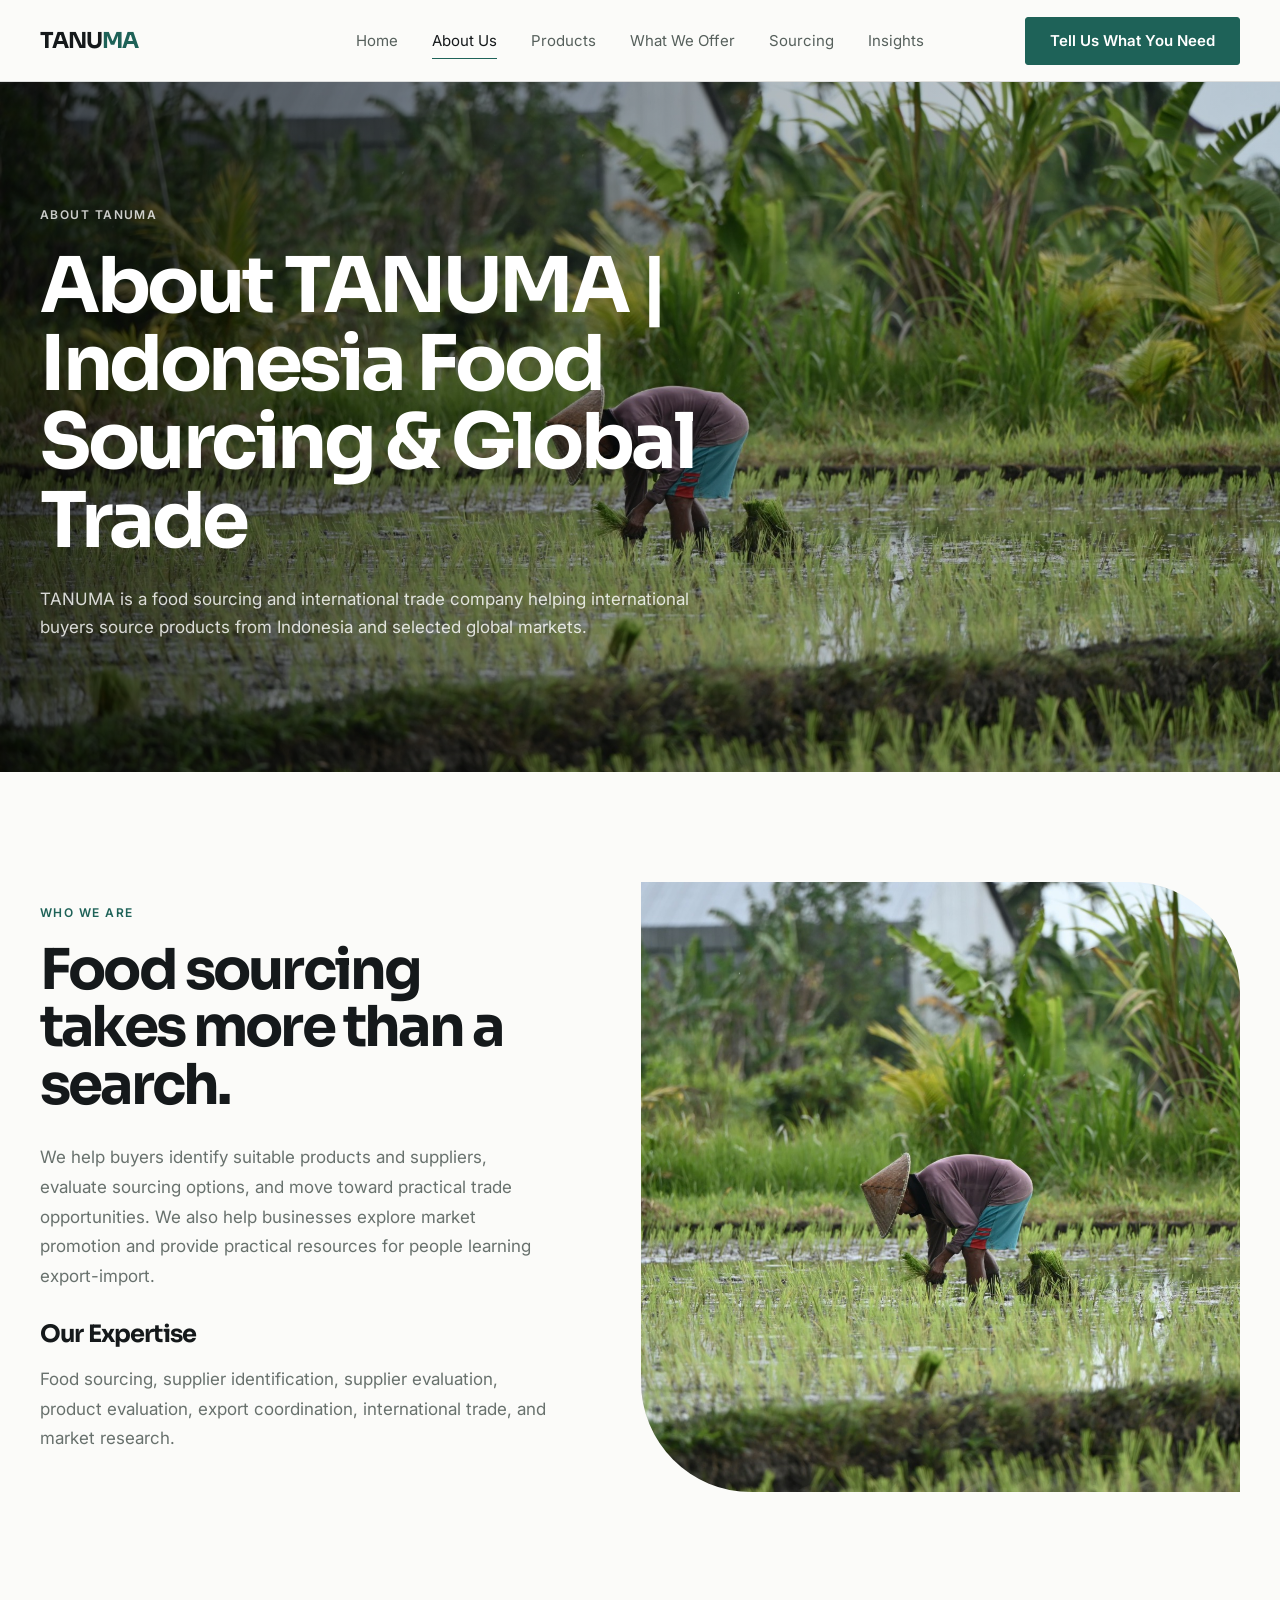
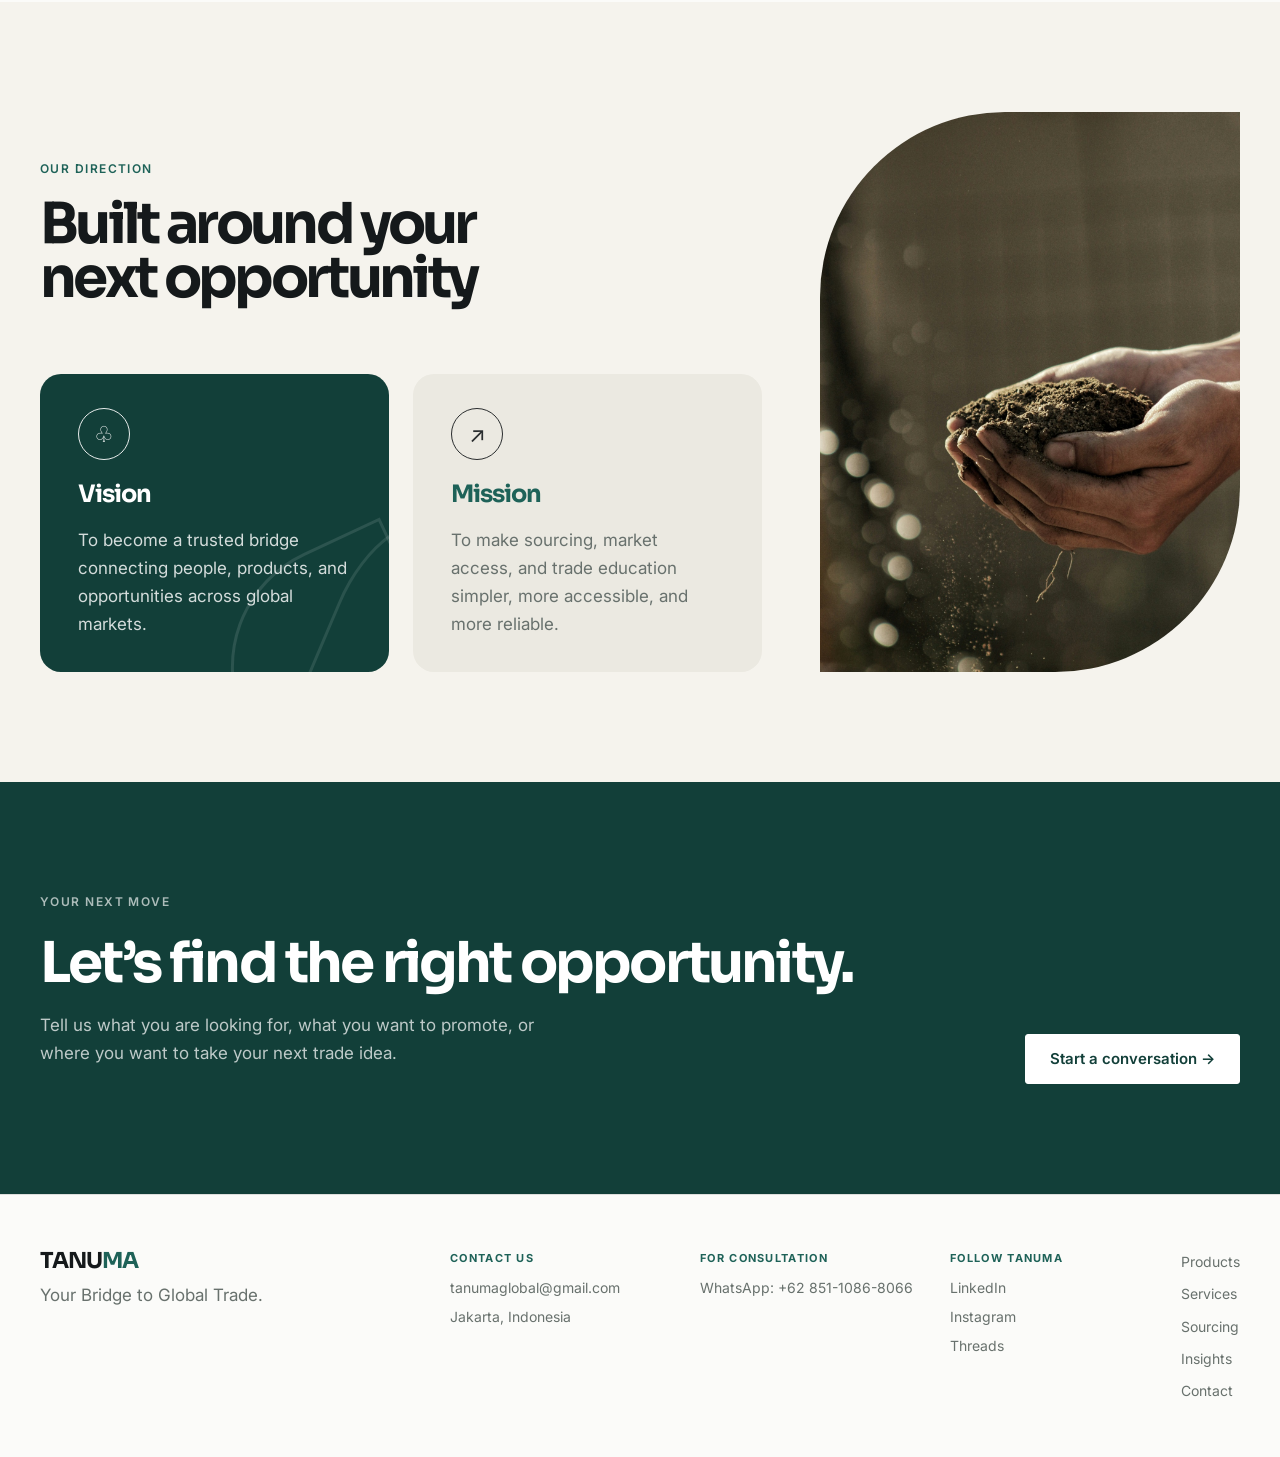
==== commit 2b4985a7: "Update about.html" ====
--- a/about.html
+++ b/about.html
@@ -1,30 +1,65 @@
 <!doctype html>
 <html lang="en">
+
 <head>
+
 <meta charset="utf-8">
 <meta name="viewport" content="width=device-width,initial-scale=1">
 
 <title>About TANUMA | Indonesia Food Sourcing &amp; Global Trade</title>
 
-<meta name="description" content="Learn about TANUMA, a food sourcing and international trade company helping international buyers source products from Indonesia and selected global markets.">
+<meta
+  name="description"
+  content="Learn about TANUMA, a food sourcing and international trade company helping international buyers source products from Indonesia and selected global markets."
+>
 
 <meta name="robots" content="index, follow">
 
-<link rel="canonical" href="https://tanumaglobal.com/about.html">
+<link
+  rel="canonical"
+  href="https://tanumaglobal.com/about.html"
+>
 
 <!-- Open Graph -->
+
 <meta property="og:type" content="website">
-<meta property="og:url" content="https://tanumaglobal.com/about.html">
-<meta property="og:title" content="About TANUMA | Indonesian Food Sourcing & Global Trade">
-<meta property="og:description" content="Learn about TANUMA, a food sourcing and international trade company connecting international buyers with Indonesian suppliers and global sourcing opportunities.">
+
+<meta
+  property="og:url"
+  content="https://tanumaglobal.com/about.html"
+>
+
+<meta
+  property="og:title"
+  content="About TANUMA | Indonesian Food Sourcing & Global Trade"
+>
+
+<meta
+  property="og:description"
+  content="Learn about TANUMA, a food sourcing and international trade company connecting international buyers with Indonesian suppliers and global sourcing opportunities."
+>
+
 <meta property="og:site_name" content="TANUMA">
 
 <!-- Twitter Card -->
-<meta name="twitter:card" content="summary_large_image">
-<meta name="twitter:title" content="About TANUMA | Indonesian Food Sourcing & Global Trade">
-<meta name="twitter:description" content="Learn about TANUMA and our approach to food sourcing, market access, and international trade.">
+
+<meta
+  name="twitter:card"
+  content="summary_large_image"
+>
+
+<meta
+  name="twitter:title"
+  content="About TANUMA | Indonesian Food Sourcing & Global Trade"
+>
+
+<meta
+  name="twitter:description"
+  content="Learn about TANUMA and our approach to food sourcing, market access, and international trade."
+>
 
 <!-- Organization Schema -->
+
 <script type="application/ld+json">
 {
   "@context": "https://schema.org",
@@ -50,7 +85,9 @@
 
 <style>
 
-/* ABOUT PAGE */
+/* =========================================
+   ABOUT PAGE
+========================================= */
 
 .about-hero {
   min-height: 640px;
@@ -69,7 +106,9 @@
   letter-spacing: -0.055em;
 }
 
-/* WHO WE ARE */
+/* =========================================
+   WHO WE ARE
+========================================= */
 
 .who {
   padding: 110px 0;
@@ -116,7 +155,9 @@
   display: block;
 }
 
-/* OUR DIRECTION */
+/* =========================================
+   OUR DIRECTION
+========================================= */
 
 .direction {
   position: relative;
@@ -253,7 +294,9 @@
   object-position: center 52%;
 }
 
-/* CLOSING CTA */
+/* =========================================
+   CLOSING CTA
+========================================= */
 
 .about-cta {
   padding: 95px 0;
@@ -291,7 +334,9 @@
   border-color: #fff;
 }
 
-/* RESPONSIVE */
+/* =========================================
+   RESPONSIVE
+========================================= */
 
 @media (max-width: 1050px) {
 
@@ -397,15 +442,177 @@
 
 }
 
+/* =========================================
+   MOBILE HAMBURGER MENU
+========================================= */
+
+.menu-toggle {
+  display: none;
+  width: 42px;
+  height: 42px;
+  padding: 0;
+  border: 1px solid rgba(20,23,26,.18);
+  border-radius: 10px;
+  background: transparent;
+  color: inherit;
+  cursor: pointer;
+  align-items: center;
+  justify-content: center;
+  flex-direction: column;
+  gap: 5px;
+  flex-shrink: 0;
+  position: relative;
+  z-index: 1201;
+}
+
+.menu-toggle span {
+  display: block;
+  width: 20px;
+  height: 2px;
+  background: currentColor;
+  border-radius: 3px;
+  transition: transform .3s ease, opacity .3s ease;
+}
+
+@media (max-width:850px) {
+
+  .nav-inner {
+    position: relative;
+    display: flex;
+    align-items: center;
+    justify-content: flex-start;
+    width: 100%;
+    max-width: 100%;
+    min-height: 70px;
+    padding-left: 24px;
+    padding-right: 24px;
+    box-sizing: border-box;
+    gap: 12px;
+  }
+
+  .nav .logo {
+    display: block;
+    flex: 0 0 auto;
+    min-width: 0;
+    margin-right: auto;
+    white-space: nowrap;
+  }
+
+  .menu-toggle {
+    display: flex !important;
+    position: absolute !important;
+    top: 50%;
+    right: 24px;
+    left: auto !important;
+    margin: 0 !important;
+    transform: translateY(-50%);
+    z-index: 1201;
+  }
+
+  .nav-links {
+    display: flex !important;
+    position: fixed !important;
+    top: 0;
+    right: 0;
+    left: auto;
+    width: min(320px,85vw);
+    height: 100dvh;
+    padding: 100px 24px 30px;
+    box-sizing: border-box;
+    flex-direction: column;
+    align-items: stretch;
+    gap: 8px;
+    background: var(--paper,#fafaf8);
+    box-shadow: -10px 0 35px rgba(20,23,26,.15);
+    z-index: 1200;
+    overflow-y: auto;
+    visibility: hidden;
+    opacity: 0;
+    transform: translateX(100%);
+    pointer-events: none;
+    transition: transform .3s ease, opacity .3s ease, visibility .3s ease;
+  }
+
+  .nav-links.is-open {
+    visibility: visible;
+    opacity: 1;
+    transform: translateX(0);
+    pointer-events: auto;
+  }
+
+  .nav-links a {
+    display: block;
+    padding: 14px 16px;
+    border-radius: 8px;
+  }
+
+  .nav-links a:hover,
+  .nav-links a.active {
+    background: rgba(31,92,82,.08);
+  }
+
+  .nav > .nav-inner > .btn-primary {
+    display: none !important;
+  }
+
+  .mobile-contact-link {
+    display: flex !important;
+    justify-content: center;
+    align-items: center;
+    margin-top: 18px;
+    padding: 14px 20px !important;
+    background: var(--ink,#14171a);
+    color: #fff !important;
+    border-radius: 999px !important;
+    text-align: center;
+  }
+
+  .menu-toggle.is-active span:nth-child(1) {
+    transform: translateY(7px) rotate(45deg);
+  }
+
+  .menu-toggle.is-active span:nth-child(2) {
+    opacity: 0;
+  }
+
+  .menu-toggle.is-active span:nth-child(3) {
+    transform: translateY(-7px) rotate(-45deg);
+  }
+
+  body.menu-open {
+    overflow: hidden;
+  }
+
+}
+
+@media (max-width:420px) {
+
+  .nav-inner {
+    padding-left: 16px;
+    padding-right: 16px;
+  }
+
+  .menu-toggle {
+    right: 16px;
+    width: 40px;
+    height: 40px;
+  }
+
+}
+
 </style>
 
 <link rel="stylesheet" href="site-standard.css">
 
 </head>
 
+
 <body>
 
-<!-- NAVIGATION -->
+
+<!-- =========================================
+     NAVIGATION
+========================================= -->
 
 <header class="nav">
 
@@ -415,9 +622,11 @@
       TANU<span>MA</span>
     </a>
 
-    <nav class="nav-links">
-
-      <a href="index.html">Home</a>
+    <nav id="main-navigation" class="nav-links">
+
+      <a href="index.html">
+        Home
+      </a>
 
       <a class="active" href="about.html">
         About Us
@@ -439,18 +648,41 @@
         Insights
       </a>
 
+      <a class="mobile-contact-link" href="contact.html">
+        Tell Us What You Need
+      </a>
+
     </nav>
 
-    <a class="btn btn-primary" href="contact.html">
+    <a
+      class="btn btn-primary desktop-contact-btn"
+      href="contact.html"
+    >
       Tell Us What You Need
     </a>
 
+    <button
+      class="menu-toggle"
+      type="button"
+      aria-label="Open navigation menu"
+      aria-expanded="false"
+      aria-controls="main-navigation"
+    >
+
+      <span></span>
+      <span></span>
+      <span></span>
+
+    </button>
+
   </div>
 
 </header>
 
 
-<!-- HERO -->
+<!-- =========================================
+     HERO
+========================================= -->
 
 <section
   class="hero about-hero"
@@ -478,7 +710,9 @@
 </section>
 
 
-<!-- WHO WE ARE -->
+<!-- =========================================
+     WHO WE ARE
+========================================= -->
 
 <section class="who">
 
@@ -527,7 +761,9 @@
 </section>
 
 
-<!-- OUR DIRECTION -->
+<!-- =========================================
+     OUR DIRECTION
+========================================= -->
 
 <section class="direction">
 
@@ -553,6 +789,7 @@
 
         <div class="direction-cards">
 
+
           <!-- VISION -->
 
           <article class="direction-card vision">
@@ -594,6 +831,7 @@
 
           </article>
 
+
         </div>
 
       </div>
@@ -615,7 +853,9 @@
 </section>
 
 
-<!-- CLOSING CTA -->
+<!-- =========================================
+     CLOSING CTA
+========================================= -->
 
 <section class="about-cta">
 
@@ -650,11 +890,14 @@
 </section>
 
 
-<!-- FOOTER -->
+<!-- =========================================
+     FOOTER
+========================================= -->
 
 <footer class="site-footer tanuma-footer">
 
   <div class="container tanuma-footer-grid">
+
 
     <div class="tanuma-footer-brand">
 
@@ -670,6 +913,7 @@
 
 
     <div class="tanuma-footer-contact">
+
 
       <div class="tanuma-footer-block">
 
@@ -741,6 +985,7 @@
 
       </div>
 
+
     </div>
 
 
@@ -768,9 +1013,148 @@
 
     </div>
 
+
   </div>
 
 </footer>
 
+
+<!-- =========================================
+     MOBILE MENU SCRIPT
+========================================= -->
+
+<script>
+
+document.addEventListener("DOMContentLoaded", function() {
+
+  const menuToggle = document.querySelector(".menu-toggle");
+
+  const navigation = document.querySelector("#main-navigation");
+
+
+  if (!menuToggle || !navigation) {
+
+    console.warn("Mobile menu elements not found.");
+
+    return;
+
+  }
+
+
+  function closeMenu() {
+
+    menuToggle.classList.remove("is-active");
+
+    navigation.classList.remove("is-open");
+
+    document.body.classList.remove("menu-open");
+
+    menuToggle.setAttribute(
+      "aria-expanded",
+      "false"
+    );
+
+    menuToggle.setAttribute(
+      "aria-label",
+      "Open navigation menu"
+    );
+
+  }
+
+
+  function openMenu() {
+
+    menuToggle.classList.add("is-active");
+
+    navigation.classList.add("is-open");
+
+    document.body.classList.add("menu-open");
+
+    menuToggle.setAttribute(
+      "aria-expanded",
+      "true"
+    );
+
+    menuToggle.setAttribute(
+      "aria-label",
+      "Close navigation menu"
+    );
+
+  }
+
+
+  menuToggle.addEventListener("click", function(event) {
+
+    event.stopPropagation();
+
+    if (navigation.classList.contains("is-open")) {
+
+      closeMenu();
+
+    } else {
+
+      openMenu();
+
+    }
+
+  });
+
+
+  navigation
+    .querySelectorAll("a")
+    .forEach(function(link) {
+
+      link.addEventListener("click", closeMenu);
+
+    });
+
+
+  document.addEventListener("click", function(event) {
+
+    if (
+
+      navigation.classList.contains("is-open") &&
+
+      !navigation.contains(event.target) &&
+
+      !menuToggle.contains(event.target)
+
+    ) {
+
+      closeMenu();
+
+    }
+
+  });
+
+
+  document.addEventListener("keydown", function(event) {
+
+    if (event.key === "Escape") {
+
+      closeMenu();
+
+    }
+
+  });
+
+
+  window.addEventListener("resize", function() {
+
+    if (window.innerWidth > 850) {
+
+      closeMenu();
+
+    }
+
+  });
+
+
+});
+
+</script>
+
+
 </body>
+
 </html>
--- a/styles.css
+++ b/styles.css
@@ -1,106 +1,1182 @@
 
 @import url('https://fonts.googleapis.com/css2?family=Inter:wght@400;500;600&family=Sora:wght@500;600;700&display=swap');
 
-:root{
-  --ink:#15191b;
-  --muted:#68716d;
-  --paper:#fbfbf9;
-  --stone:#efeee9;
-  --green:#1e6258;
-  --green-dark:#123f39;
-  --line:rgba(21,25,27,.13);
-  --white:#fff;
-  --max:1200px;
-}
-*{box-sizing:border-box}
-html{scroll-behavior:smooth}
-body{margin:0;background:var(--paper);color:var(--ink);font-family:Inter,Arial,sans-serif;line-height:1.65}
-h1,h2,h3,h4{font-family:Sora,Arial,sans-serif;line-height:1.08;letter-spacing:-.035em;margin:0}
-h1{font-size:clamp(48px,6vw,88px)}
-h2{font-size:clamp(38px,4.4vw,64px)}
-h3{font-size:24px}
-p{color:var(--muted);font-size:17px}
-a{color:inherit;text-decoration:none}
-.container{width:min(calc(100% - 80px),var(--max));margin:auto}
-.nav{height:82px;background:rgba(251,251,249,.96);border-bottom:1px solid var(--line);display:flex;align-items:center;position:sticky;top:0;z-index:20;backdrop-filter:blur(10px)}
-.nav-inner{width:min(calc(100% - 80px),var(--max));margin:auto;display:flex;align-items:center;justify-content:space-between;gap:30px}
-.logo{font:700 22px Sora;letter-spacing:-.05em}.logo span{color:var(--green)}
-.nav-links{display:flex;gap:34px;align-items:center}
-.nav-links a{font-size:15px;color:#56605c;padding:29px 0;position:relative}
-.nav-links a:hover,.nav-links a.active{color:var(--ink)}
-.nav-links a.active:after{content:"";position:absolute;left:0;right:0;bottom:20px;height:1px;background:var(--green)}
-.btn{display:inline-flex;align-items:center;justify-content:center;padding:15px 24px;border-radius:3px;font-weight:600;font-size:15px;transition:.2s}
-.btn-primary{background:var(--green);color:#fff}.btn-primary:hover{background:var(--green-dark);transform:translateY(-1px)}
-.btn-light{background:#fff;color:var(--ink)}.btn-outline{border:1px solid rgba(255,255,255,.55);color:#fff}
-.hero{min-height:690px;position:relative;display:flex;align-items:flex-end;overflow:hidden;background-size:cover;background-position:center}
-.hero:before{content:"";position:absolute;inset:0;background:linear-gradient(90deg,rgba(0,0,0,.68),rgba(0,0,0,.26) 58%,rgba(0,0,0,.15))}
-.hero-content{position:relative;z-index:1;padding:110px 0 90px;color:#fff;max-width:820px}
-.eyebrow{text-transform:uppercase;letter-spacing:.12em;font-size:12px;font-weight:600;margin-bottom:22px;color:rgba(255,255,255,.78)}
-.hero h1{color:#fff;max-width:820px}
-.hero p{color:rgba(255,255,255,.82);max-width:670px;font-size:19px;margin:25px 0 32px}
-.hero-actions{display:flex;gap:12px;flex-wrap:wrap}
-.section{padding:110px 0}.section-stone{background:var(--stone)}
-.kicker{text-transform:uppercase;letter-spacing:.12em;font-size:12px;font-weight:600;color:var(--green);margin-bottom:18px}
-.lead{max-width:650px}
-.intro{display:flex;justify-content:space-between;gap:70px;align-items:flex-end;margin-bottom:48px}
-.intro p{max-width:480px;margin:0}
-.grid-3{display:grid;grid-template-columns:repeat(3,1fr);gap:22px}
-.grid-2{display:grid;grid-template-columns:repeat(2,1fr);gap:24px}
-.card{background:#fff;border:1px solid var(--line);overflow:hidden}
-.card-img{height:300px;background-size:cover;background-position:center}
-.card-body{padding:28px}
-.card-body p{font-size:15px;margin:10px 0 20px}
-.text-link{font-weight:600;color:var(--green);border-bottom:1px solid var(--green);padding-bottom:4px}
-.split{display:grid;grid-template-columns:1fr 1fr;min-height:650px}
-.split-img{background-size:cover;background-position:center;min-height:520px}
-.split-copy{display:flex;align-items:center;padding:80px}
-.split-copy ul{padding:0;margin:32px 0 0;list-style:none}
-.split-copy li{padding:0 0 24px 26px;position:relative}
-.split-copy li:before{content:"";width:7px;height:7px;border-radius:50%;background:var(--green);position:absolute;left:0;top:9px}
-.split-copy strong{font-family:Sora;font-size:17px}
-.split-copy li span{display:block;color:var(--muted);margin-top:5px}
-.dark{background:var(--green-dark);color:#fff}.dark p{color:rgba(255,255,255,.7)}
-.steps{display:grid;grid-template-columns:repeat(4,1fr);gap:35px;margin-top:50px}
-.step{border-top:1px solid rgba(255,255,255,.28);padding-top:22px}.step-no{font-size:12px;letter-spacing:.1em;opacity:.65}.step h3{margin:18px 0 10px}
-.cta{min-height:480px;background-size:cover;background-position:center;position:relative;display:flex;align-items:center}.cta:before{content:"";position:absolute;inset:0;background:rgba(0,0,0,.55)}.cta-content{position:relative;color:#fff;max-width:650px}.cta h2{color:#fff}.cta p{color:rgba(255,255,255,.8);margin:20px 0 28px}
-.product-hero{min-height:560px}
-.product-grid .card-img{height:340px}
-.tag{display:inline-block;background:var(--stone);padding:6px 10px;font-size:11px;letter-spacing:.08em;text-transform:uppercase;color:#58625e}
-.form-wrap{background:var(--stone);padding:50px}
-.form-grid{display:grid;grid-template-columns:1fr 1fr;gap:22px}
-.field{display:flex;flex-direction:column;gap:8px}.field.full{grid-column:1/-1}
-label{font-size:14px;color:#5c6662;font-weight:500}
-input,textarea,select{border:1px solid rgba(21,25,27,.14);background:#fff;padding:16px;font:inherit;outline:none}
-textarea{min-height:150px;resize:vertical}
-footer{padding:55px 0;border-top:1px solid var(--line)}.footer-inner{display:flex;justify-content:space-between;gap:30px}.footer-links{display:flex;gap:24px;font-size:14px;color:var(--muted)}
-@media(max-width:900px){
- .container,.nav-inner{width:min(calc(100% - 36px),var(--max))}
- .nav{height:auto;padding:18px 0}.nav-inner{flex-wrap:wrap}.nav-links{order:3;width:100%;overflow:auto;gap:22px}.nav-links a{padding:5px 0;white-space:nowrap}.nav-links a.active:after{bottom:-4px}
- .nav .btn{display:none}.hero{min-height:650px}.hero-content{padding:80px 0 65px}
- .grid-3,.steps{grid-template-columns:1fr 1fr}.split{grid-template-columns:1fr}.split-img{min-height:420px}.split-copy{padding:60px 30px}.intro{display:block}.intro p{margin-top:20px}
-}
-@media(max-width:620px){
- h1{font-size:48px}.section{padding:75px 0}.grid-3,.grid-2,.steps,.form-grid{grid-template-columns:1fr}.field.full{grid-column:auto}.form-wrap{padding:25px}.card-img,.product-grid .card-img{height:250px}.footer-inner{display:block}.footer-links{margin-top:25px;flex-wrap:wrap}
-}
-
-/* TANUMA GLOBAL HERO TEXT CLEANUP
-   Prevents CSS shadow/ghosting on every page's banner typography. */
-.hero h1,.hero h2,.hero h3,.hero p,.hero .eyebrow,
-.about-hero h1,.about-hero p,.products-hero h1,.products-hero p,
-.offer-hero h1,.offer-hero p,
-.sourcing-hero h1,.sourcing-hero p,.sourcing-hero .eyebrow,
-.ins-hero h1,.ins-hero p,.ins-hero .eyebrow,
-.contact-hero h1,.contact-hero p,.contact-hero .eyebrow,
-.cta h2,.cta p{ text-shadow:none !important; }
-
-/* Product detail pages */
-.two-col{display:grid;grid-template-columns:1fr 1fr;gap:56px;align-items:center}.image-panel{overflow:hidden;background:#eee}.image-panel img{display:block;width:100%;height:460px;object-fit:cover}.btn{display:inline-block;margin-top:20px;padding:14px 22px;border:1px solid #176d64;color:#176d64;text-decoration:none;font-weight:700}.footer-grid{display:flex;justify-content:space-between;gap:40px}.footer-grid a{display:block;margin:6px 0}.site-footer{padding:50px 0;border-top:1px solid #ddd}@media(max-width:800px){.two-col{grid-template-columns:1fr;gap:30px}.image-panel img{height:320px}.footer-grid{flex-direction:column}}
-
-/* FINAL GLOBAL NAV ALIGNMENT + BUTTON CONTRAST */
-.nav-inner{transform:translateY(-4px)}
-.nav .btn{margin-top:0;min-height:48px;height:48px;padding:0 24px;display:inline-flex;align-items:center;justify-content:center;line-height:1.2}
-.nav .btn-primary,.btn.btn-primary{background:var(--green)!important;color:#fff!important;border-color:var(--green)!important}
-.nav .btn-primary:hover,.btn.btn-primary:hover{background:var(--green-dark)!important;color:#fff!important}
-.btn{display:inline-flex;align-items:center;justify-content:center;line-height:1.2}
-.btn-primary{color:#fff!important}
-@media(max-width:900px){.nav-inner{transform:none}}
+/* =========================================================
+   TANUMA GLOBAL DESIGN SYSTEM
+========================================================= */
+
+:root {
+  --ink: #15191b;
+  --muted: #68716d;
+  --paper: #fbfbf9;
+  --stone: #efeee9;
+  --green: #1e6258;
+  --green-dark: #123f39;
+  --line: rgba(21, 25, 27, 0.13);
+  --white: #ffffff;
+  --max: 1200px;
+  --font-display: "Sora", Arial, sans-serif;
+  --font-body: "Inter", Arial, sans-serif;
+}
+
+/* =========================================================
+   RESET
+========================================================= */
+
+* {
+  box-sizing: border-box;
+}
+
+html {
+  scroll-behavior: smooth;
+}
+
+body {
+  margin: 0;
+  background: var(--paper);
+  color: var(--ink);
+  font-family: var(--font-body);
+  line-height: 1.65;
+}
+
+body.menu-open {
+  overflow: hidden;
+}
+
+img {
+  display: block;
+  max-width: 100%;
+}
+
+button,
+input,
+textarea,
+select {
+  font-family: inherit;
+}
+
+a {
+  color: inherit;
+  text-decoration: none;
+}
+
+h1,
+h2,
+h3,
+h4 {
+  margin: 0;
+  font-family: var(--font-display);
+  line-height: 1.08;
+  letter-spacing: -0.035em;
+}
+
+h1 {
+  font-size: clamp(48px, 6vw, 88px);
+}
+
+h2 {
+  font-size: clamp(38px, 4.4vw, 64px);
+}
+
+h3 {
+  font-size: 24px;
+}
+
+p {
+  color: var(--muted);
+  font-size: 17px;
+}
+
+/* =========================================================
+   GLOBAL LAYOUT
+========================================================= */
+
+.container {
+  width: min(calc(100% - 80px), var(--max));
+  margin: 0 auto;
+}
+
+.section {
+  padding: 110px 0;
+}
+
+.section-stone {
+  background: var(--stone);
+}
+
+.kicker {
+  margin-bottom: 18px;
+  color: var(--green);
+  font-size: 12px;
+  font-weight: 600;
+  letter-spacing: 0.12em;
+  text-transform: uppercase;
+}
+
+.lead {
+  max-width: 650px;
+}
+
+.intro {
+  display: flex;
+  align-items: center;
+  justify-content: space-between;
+  gap: 70px;
+  margin-bottom: 48px;
+}
+
+.intro p {
+  max-width: 480px;
+  margin: 0;
+}
+
+/* =========================================================
+   NAVIGATION
+========================================================= */
+
+.nav {
+  position: relative;
+  top: 0;
+  z-index: 100;
+  min-height: 82px;
+  background: rgba(251, 251, 249, 0.97);
+  border-bottom: 1px solid var(--line);
+  backdrop-filter: blur(10px);
+}
+
+.nav-inner {
+  display: flex;
+  align-items: center;
+  justify-content: space-between;
+  gap: 30px;
+  width: min(calc(100% - 80px), var(--max));
+  min-height: 82px;
+  margin: 0 auto;
+}
+
+.logo {
+  position: relative;
+  z-index: 110;
+  flex-shrink: 0;
+  color: var(--ink);
+  font-family: var(--font-display);
+  font-size: 22px;
+  font-weight: 700;
+  letter-spacing: -0.05em;
+  white-space: nowrap;
+}
+
+.logo span {
+  color: var(--green);
+}
+
+.nav-links {
+  display: flex;
+  align-items: center;
+  justify-content: center;
+  gap: 34px;
+  margin-left: auto;
+}
+
+.nav-links a {
+  position: relative;
+  padding: 29px 0;
+  color: #56605c;
+  font-size: 15px;
+  white-space: nowrap;
+}
+
+.nav-links a:hover,
+.nav-links a.active {
+  color: var(--ink);
+}
+
+.nav-links a.active::after {
+  position: absolute;
+  right: 0;
+  bottom: 20px;
+  left: 0;
+  height: 1px;
+  background: var(--green);
+  content: "";
+}
+
+.nav-cta,
+.desktop-contact-btn {
+  flex-shrink: 0;
+}
+
+.nav .btn,
+.nav-cta {
+  display: inline-flex;
+  align-items: center;
+  justify-content: center;
+  min-height: 48px;
+  height: 48px;
+  margin-top: 0;
+  padding: 0 24px;
+  border-radius: 3px;
+  font-size: 15px;
+  font-weight: 600;
+  line-height: 1.2;
+  white-space: nowrap;
+}
+
+/* =========================================================
+   BUTTONS
+========================================================= */
+
+.btn {
+  display: inline-flex;
+  align-items: center;
+  justify-content: center;
+  padding: 15px 24px;
+  border: 1px solid transparent;
+  border-radius: 3px;
+  font-size: 15px;
+  font-weight: 600;
+  line-height: 1.2;
+  text-align: center;
+  transition:
+    background 0.2s ease,
+    color 0.2s ease,
+    border-color 0.2s ease,
+    transform 0.2s ease;
+}
+
+.btn:hover {
+  transform: translateY(-1px);
+}
+
+.btn-primary,
+.btn.btn-primary,
+.nav .btn-primary {
+  background: var(--green) !important;
+  border-color: var(--green) !important;
+  color: var(--white) !important;
+}
+
+.btn-primary:hover,
+.btn.btn-primary:hover,
+.nav .btn-primary:hover {
+  background: var(--green-dark) !important;
+  border-color: var(--green-dark) !important;
+  color: var(--white) !important;
+}
+
+.btn-light {
+  background: var(--white);
+  color: var(--ink);
+}
+
+.btn-outline {
+  background: transparent;
+  border-color: rgba(255, 255, 255, 0.55);
+  color: var(--white);
+}
+
+.btn-outline:hover {
+  background: rgba(255, 255, 255, 0.1);
+  border-color: var(--white);
+  color: var(--white);
+}
+
+/* =========================================================
+   HERO SECTION
+========================================================= */
+
+.hero {
+  position: relative;
+  display: flex;
+  align-items: center;
+  min-height: 690px;
+  overflow: hidden;
+  background-position: center;
+  background-size: cover;
+}
+
+.hero::before {
+  position: absolute;
+  inset: 0;
+  z-index: 0;
+  background:
+    linear-gradient(
+      90deg,
+      rgba(0, 0, 0, 0.68),
+      rgba(0, 0, 0, 0.26) 58%,
+      rgba(0, 0, 0, 0.15)
+    );
+  content: "";
+}
+
+.hero-content {
+  position: relative;
+  z-index: 1;
+  max-width: 820px;
+  padding: 110px 0 90px;
+  color: var(--white);
+}
+
+.eyebrow {
+  margin-bottom: 22px;
+  color: rgba(255, 255, 255, 0.78);
+  font-size: 12px;
+  font-weight: 600;
+  letter-spacing: 0.12em;
+  text-transform: uppercase;
+}
+
+.hero h1 {
+  max-width: 820px;
+  color: var(--white);
+}
+
+.hero p {
+  max-width: 670px;
+  margin: 25px 0 32px;
+  color: rgba(255, 255, 255, 0.82);
+  font-size: 19px;
+}
+
+.hero-actions {
+  display: flex;
+  flex-wrap: wrap;
+  gap: 12px;
+}
+
+/* =========================================================
+   GRID SYSTEM
+========================================================= */
+
+.grid-3 {
+  display: grid;
+  grid-template-columns: repeat(3, 1fr);
+  gap: 22px;
+}
+
+.grid-2 {
+  display: grid;
+  grid-template-columns: repeat(2, 1fr);
+  gap: 24px;
+}
+
+/* =========================================================
+   CARDS
+========================================================= */
+
+.card {
+  overflow: hidden;
+  background: var(--white);
+  border: 1px solid var(--line);
+}
+
+.card-img {
+  height: 300px;
+  background-position: center;
+  background-size: cover;
+}
+
+.card-body {
+  padding: 28px;
+}
+
+.card-body p {
+  margin: 10px 0 20px;
+  font-size: 15px;
+}
+
+.text-link {
+  padding-bottom: 4px;
+  border-bottom: 1px solid var(--green);
+  color: var(--green);
+  font-weight: 600;
+}
+
+/* =========================================================
+   SPLIT SECTIONS
+========================================================= */
+
+.split {
+  display: grid;
+  grid-template-columns: 1fr 1fr;
+  min-height: 650px;
+}
+
+.split-img {
+  min-height: 520px;
+  background-position: center;
+  background-size: cover;
+}
+
+.split-copy {
+  display: flex;
+  flex-direction: column;
+  justify-content: center;
+  padding: 80px;
+}
+
+.split-copy ul {
+  margin: 32px 0 0;
+  padding: 0;
+  list-style: none;
+}
+
+.split-copy li {
+  position: relative;
+  padding: 0 0 24px 26px;
+}
+
+.split-copy li::before {
+  position: absolute;
+  top: 9px;
+  left: 0;
+  width: 7px;
+  height: 7px;
+  background: var(--green);
+  border-radius: 50%;
+  content: "";
+}
+
+.split-copy strong {
+  font-family: var(--font-display);
+  font-size: 17px;
+}
+
+.split-copy li span {
+  display: block;
+  margin-top: 5px;
+  color: var(--muted);
+}
+
+/* =========================================================
+   DARK SECTIONS AND STEPS
+========================================================= */
+
+.dark {
+  background: var(--green-dark);
+  color: var(--white);
+}
+
+.dark p {
+  color: rgba(255, 255, 255, 0.7);
+}
+
+.steps {
+  display: grid;
+  grid-template-columns: repeat(4, 1fr);
+  gap: 35px;
+  margin-top: 50px;
+}
+
+.step {
+  padding-top: 22px;
+  border-top: 1px solid rgba(255, 255, 255, 0.28);
+}
+
+.step-no {
+  font-size: 12px;
+  letter-spacing: 0.1em;
+  opacity: 0.65;
+}
+
+.step h3 {
+  margin: 18px 0 10px;
+}
+
+/* =========================================================
+   CTA SECTION
+========================================================= */
+
+.cta {
+  position: relative;
+  display: flex;
+  align-items: center;
+  min-height: 480px;
+  overflow: hidden;
+  background-position: center;
+  background-size: cover;
+}
+
+.cta::before {
+  position: absolute;
+  inset: 0;
+  z-index: 0;
+  background: rgba(0, 0, 0, 0.55);
+  content: "";
+}
+
+.cta-content {
+  position: relative;
+  z-index: 1;
+  max-width: 650px;
+  color: var(--white);
+}
+
+.cta h2 {
+  color: var(--white);
+}
+
+.cta p {
+  margin: 20px 0 28px;
+  color: rgba(255, 255, 255, 0.8);
+}
+
+/* =========================================================
+   PRODUCT PAGES
+========================================================= */
+
+.product-hero {
+  min-height: 560px;
+}
+
+.product-grid .card-img {
+  height: 340px;
+}
+
+.tag {
+  display: inline-block;
+  padding: 6px 10px;
+  background: var(--stone);
+  color: #58625e;
+  font-size: 11px;
+  letter-spacing: 0.08em;
+  text-transform: uppercase;
+}
+
+/* =========================================================
+   PRODUCT DETAIL PAGES
+========================================================= */
+
+.two-col {
+  display: grid;
+  grid-template-columns: 1fr 1fr;
+  align-items: center;
+  gap: 56px;
+}
+
+.image-panel {
+  overflow: hidden;
+  background: #eeeeee;
+}
+
+.image-panel img {
+  display: block;
+  width: 100%;
+  height: 460px;
+  object-fit: cover;
+}
+
+/* =========================================================
+   FORMS
+========================================================= */
+
+.form-wrap {
+  padding: 50px;
+  background: var(--stone);
+}
+
+.form-grid {
+  display: grid;
+  grid-template-columns: 1fr 1fr;
+  gap: 22px;
+}
+
+.field {
+  display: flex;
+  flex-direction: column;
+  gap: 8px;
+}
+
+.field.full {
+  grid-column: 1 / -1;
+}
+
+label {
+  color: #5c6662;
+  font-size: 14px;
+  font-weight: 500;
+}
+
+input,
+textarea,
+select {
+  width: 100%;
+  padding: 16px;
+  background: var(--white);
+  border: 1px solid rgba(21, 25, 27, 0.14);
+  border-radius: 0;
+  outline: none;
+  color: var(--ink);
+  font: inherit;
+}
+
+input:focus,
+textarea:focus,
+select:focus {
+  border-color: var(--green);
+}
+
+textarea {
+  min-height: 150px;
+  resize: vertical;
+}
+
+/* =========================================================
+   FOOTER
+========================================================= */
+
+footer,
+.site-footer {
+  padding: 55px 0;
+  border-top: 1px solid var(--line);
+}
+
+.footer-inner,
+.footer-grid {
+  display: flex;
+  align-items: flex-start;
+  justify-content: space-between;
+  gap: 40px;
+}
+
+.footer-links {
+  display: flex;
+  flex-wrap: wrap;
+  gap: 24px;
+  color: var(--muted);
+  font-size: 14px;
+}
+
+.footer-grid a {
+  display: block;
+  margin: 6px 0;
+}
+
+/* =========================================================
+   HERO TEXT CLEANUP
+   Prevents unwanted shadow or ghosting
+========================================================= */
+
+.hero h1,
+.hero h2,
+.hero h3,
+.hero p,
+.hero .eyebrow,
+.about-hero h1,
+.about-hero p,
+.products-hero h1,
+.products-hero p,
+.offer-hero h1,
+.offer-hero p,
+.sourcing-hero h1,
+.sourcing-hero p,
+.sourcing-hero .eyebrow,
+.ins-hero h1,
+.ins-hero p,
+.ins-hero .eyebrow,
+.contact-hero h1,
+.contact-hero p,
+.contact-hero .eyebrow,
+.cta h2,
+.cta p {
+  text-shadow: none !important;
+}
+
+/* =========================================================
+   MOBILE MENU
+========================================================= */
+
+/* Desktop: hamburger hidden */
+
+.menu-toggle {
+  display: none;
+  position: relative;
+  z-index: 110;
+  flex-shrink: 0;
+  width: 44px;
+  height: 44px;
+  padding: 10px;
+  background: transparent;
+  border: 1px solid var(--line);
+  border-radius: 3px;
+  cursor: pointer;
+}
+
+.menu-toggle span {
+  display: block;
+  width: 22px;
+  height: 2px;
+  margin: 5px auto;
+  background: var(--ink);
+  transition:
+    transform 0.25s ease,
+    opacity 0.25s ease;
+}
+
+.mobile-contact-link {
+  display: none;
+}
+
+/* =========================================================
+   TABLET AND MOBILE
+========================================================= */
+
+@media (max-width: 900px) {
+  .container {
+    width: min(calc(100% - 36px), var(--max));
+  }
+
+  .nav {
+    position: sticky;
+    top: 0;
+    z-index: 100;
+    min-height: 72px;
+    padding: 14px 0;
+  }
+
+  .nav-inner {
+    position: relative;
+    display: flex;
+    align-items: center;
+    justify-content: space-between;
+    flex-wrap: nowrap;
+    gap: 12px;
+    width: min(calc(100% - 36px), var(--max));
+    min-height: 44px;
+    margin: 0 auto;
+    transform: none;
+  }
+
+  .logo {
+    position: relative;
+    z-index: 110;
+    display: block;
+    flex: 0 1 auto;
+    min-width: 0;
+    max-width: calc(100% - 62px);
+    overflow: visible;
+    font-size: clamp(19px, 5vw, 22px);
+    white-space: nowrap;
+  }
+
+  /* Hide every desktop contact button on mobile.
+     This prevents the CTA from covering the logo. */
+
+  .nav > .nav-cta,
+  .nav .nav-cta,
+  .nav > .desktop-contact-btn,
+  .nav .desktop-contact-btn {
+    display: none !important;
+  }
+
+  .desktop-contact-btn {
+    display: none !important;
+  }
+
+  .menu-toggle {
+    display: block;
+    flex: 0 0 44px;
+    margin-left: auto;
+  }
+
+  /* Mobile side drawer */
+
+  .nav-links {
+    position: fixed;
+    top: 0;
+    right: 0;
+    z-index: 105;
+    display: flex;
+    flex-direction: column;
+    align-items: flex-start;
+    justify-content: flex-start;
+    width: min(82vw, 350px);
+    height: 100dvh;
+    margin: 0;
+    padding: 105px 32px 40px;
+    gap: 0;
+    overflow-y: auto;
+    overscroll-behavior: contain;
+    background: var(--paper);
+    border-left: 1px solid var(--line);
+    box-shadow: -12px 0 35px rgba(21, 25, 27, 0.12);
+    transform: translateX(105%);
+    visibility: hidden;
+    transition:
+      transform 0.3s ease,
+      visibility 0.3s ease;
+  }
+
+  .nav-links.is-open {
+    transform: translateX(0);
+    visibility: visible;
+  }
+
+  .nav-links a {
+    display: block;
+    width: 100%;
+    padding: 16px 0;
+    border-bottom: 1px solid var(--line);
+    color: var(--green);
+    font-family: var(--font-body);
+    font-size: 15px;
+    font-weight: 600;
+    line-height: 1.4;
+    white-space: normal;
+  }
+
+  .nav-links a:hover,
+  .nav-links a.active {
+    color: var(--green-dark);
+  }
+
+  .nav-links a.active::after {
+    display: none;
+  }
+
+  /* Contact button inside drawer */
+
+  .nav-links .mobile-contact-link {
+    display: flex;
+    align-items: center;
+    justify-content: center;
+    width: 100%;
+    margin-top: 28px;
+    padding: 15px 18px;
+    background: var(--green);
+    border: 1px solid var(--green);
+    color: var(--white) !important;
+    text-align: center;
+  }
+
+  .nav-links .mobile-contact-link:hover {
+    background: var(--green-dark);
+    border-color: var(--green-dark);
+  }
+
+  /* Hamburger animation into X */
+
+  .menu-toggle.is-active span:nth-child(1) {
+    transform: translateY(7px) rotate(45deg);
+  }
+
+  .menu-toggle.is-active span:nth-child(2) {
+    opacity: 0;
+  }
+
+  .menu-toggle.is-active span:nth-child(3) {
+    transform: translateY(-7px) rotate(-45deg);
+  }
+
+  .hero {
+    min-height: 650px;
+  }
+
+  .hero-content {
+    padding: 80px 0 65px;
+  }
+
+  .grid-3,
+  .steps {
+    grid-template-columns: repeat(2, 1fr);
+  }
+
+  .split {
+    grid-template-columns: 1fr;
+  }
+
+  .split-img {
+    min-height: 420px;
+  }
+
+  .split-copy {
+    padding: 60px 30px;
+  }
+
+  .intro {
+    display: block;
+  }
+
+  .intro p {
+    margin-top: 20px;
+  }
+
+  .two-col {
+    grid-template-columns: 1fr;
+    gap: 30px;
+  }
+
+  .image-panel img {
+    height: 320px;
+  }
+
+  .footer-inner,
+  .footer-grid {
+    flex-direction: column;
+  }
+}
+
+/* =========================================================
+   SMALL MOBILE DEVICES
+========================================================= */
+
+@media (max-width: 620px) {
+  h1 {
+    font-size: 48px;
+  }
+
+  .section {
+    padding: 75px 0;
+  }
+
+  .grid-3,
+  .grid-2,
+  .steps,
+  .form-grid {
+    grid-template-columns: 1fr;
+  }
+
+  .field.full {
+    grid-column: auto;
+  }
+
+  .form-wrap {
+    padding: 25px;
+  }
+
+  .card-img,
+  .product-grid .card-img {
+    height: 250px;
+  }
+
+  .footer-links {
+    flex-wrap: wrap;
+    margin-top: 25px;
+  }
+
+  .hero-actions {
+    flex-direction: column;
+    align-items: stretch;
+  }
+
+  .hero-actions .btn {
+    width: 100%;
+  }
+
+  .hero p {
+    font-size: 17px;
+  }
+}
+
+/* =========================================================
+   EXTRA SMALL MOBILE DEVICES
+========================================================= */
+
+@media (max-width: 380px) {
+  .nav-links {
+    width: min(88vw, 320px);
+    padding-right: 25px;
+    padding-left: 25px;
+  }
+
+  .logo {
+    font-size: 18px;
+  }
+
+  .nav-inner {
+    gap: 8px;
+  }
+}
+/* =========================================================
+   FINAL MOBILE NAVBAR FIX
+   Paste this at the VERY BOTTOM of styles.css
+========================================================= */
+
+@media (max-width: 900px) {
+
+  /* Keep navbar clean and prevent overlapping */
+  .nav {
+    position: sticky !important;
+    top: 0 !important;
+    z-index: 1000 !important;
+    width: 100% !important;
+    min-height: 72px !important;
+    padding: 14px 0 !important;
+    overflow: visible !important;
+  }
+
+  .nav-inner {
+    display: flex !important;
+    align-items: center !important;
+    justify-content: space-between !important;
+    flex-wrap: nowrap !important;
+    gap: 12px !important;
+    width: calc(100% - 36px) !important;
+    min-height: 44px !important;
+    margin: 0 auto !important;
+    transform: none !important;
+  }
+
+  /* Show TANUMA logo properly */
+  .nav-inner .logo,
+  .logo {
+    position: relative !important;
+    z-index: 1100 !important;
+    display: block !important;
+    flex: 1 1 auto !important;
+    width: auto !important;
+    min-width: 0 !important;
+    max-width: none !important;
+    margin: 0 !important;
+    padding: 0 !important;
+    overflow: visible !important;
+    color: var(--ink) !important;
+    font-family: var(--font-display) !important;
+    font-size: 21px !important;
+    font-weight: 700 !important;
+    line-height: 1.2 !important;
+    letter-spacing: -0.05em !important;
+    white-space: nowrap !important;
+  }
+
+  .logo span {
+    color: var(--green) !important;
+  }
+
+  /* Hide the desktop Tell Us What You Need button */
+  .nav-inner > .btn,
+  .nav-inner > a.btn,
+  .nav-inner > .nav-cta,
+  .nav-inner > .desktop-contact-btn,
+  .nav .nav-cta,
+  .nav .desktop-contact-btn,
+  .nav .btn-primary:not(.mobile-contact-link) {
+    display: none !important;
+    visibility: hidden !important;
+    width: 0 !important;
+    height: 0 !important;
+    max-width: 0 !important;
+    margin: 0 !important;
+    padding: 0 !important;
+    overflow: hidden !important;
+  }
+
+  /* Keep hamburger on the right */
+  .menu-toggle {
+    position: relative !important;
+    z-index: 1200 !important;
+    display: flex !important;
+    flex: 0 0 44px !important;
+    align-items: center !important;
+    justify-content: center !important;
+    width: 44px !important;
+    height: 44px !important;
+    margin: 0 0 0 auto !important;
+    padding: 10px !important;
+  }
+
+  .menu-toggle span {
+    display: block !important;
+    width: 22px !important;
+    height: 2px !important;
+    margin: 5px auto !important;
+  }
+
+  /* Mobile side menu */
+  .nav-links {
+    position: fixed !important;
+    top: 0 !important;
+    right: 0 !important;
+    z-index: 1150 !important;
+    display: flex !important;
+    flex-direction: column !important;
+    align-items: flex-start !important;
+    justify-content: flex-start !important;
+    width: min(82vw, 350px) !important;
+    height: 100dvh !important;
+    margin: 0 !important;
+    padding: 105px 32px 40px !important;
+    gap: 0 !important;
+    background: var(--paper) !important;
+    border-left: 1px solid var(--line) !important;
+    box-shadow: -12px 0 35px rgba(21, 25, 27, 0.12) !important;
+    overflow-y: auto !important;
+    transform: translateX(105%) !important;
+    visibility: hidden !important;
+    transition:
+      transform 0.3s ease,
+      visibility 0.3s ease !important;
+  }
+
+  .nav-links.is-open {
+    transform: translateX(0) !important;
+    visibility: visible !important;
+  }
+
+  .nav-links a {
+    display: block !important;
+    width: 100% !important;
+    padding: 16px 0 !important;
+    color: var(--green) !important;
+    font-family: var(--font-body) !important;
+    font-size: 15px !important;
+    font-weight: 600 !important;
+    line-height: 1.4 !important;
+    white-space: normal !important;
+    border-bottom: 1px solid var(--line) !important;
+  }
+
+  .nav-links a.active::after {
+    display: none !important;
+  }
+
+  /* Show contact button only inside mobile menu */
+  .nav-links .mobile-contact-link {
+    display: flex !important;
+    align-items: center !important;
+    justify-content: center !important;
+    width: 100% !important;
+    height: auto !important;
+    max-width: none !important;
+    margin-top: 28px !important;
+    padding: 15px 18px !important;
+    background: var(--green) !important;
+    border: 1px solid var(--green) !important;
+    color: var(--white) !important;
+    text-align: center !important;
+    visibility: visible !important;
+  }
+
+  .nav-links .mobile-contact-link:hover {
+    background: var(--green-dark) !important;
+    border-color: var(--green-dark) !important;
+  }
+}
+
+/* =========================================================
+   EXTRA SMALL PHONES
+========================================================= */
+
+@media (max-width: 380px) {
+
+  .nav-inner {
+    width: calc(100% - 28px) !important;
+    gap: 8px !important;
+  }
+
+  .logo {
+    font-size: 19px !important;
+  }
+
+  .menu-toggle {
+    flex: 0 0 42px !important;
+    width: 42px !important;
+    height: 42px !important;
+  }
+
+  .nav-links {
+    width: 88vw !important;
+    padding-right: 25px !important;
+    padding-left: 25px !important;
+  }
+}
